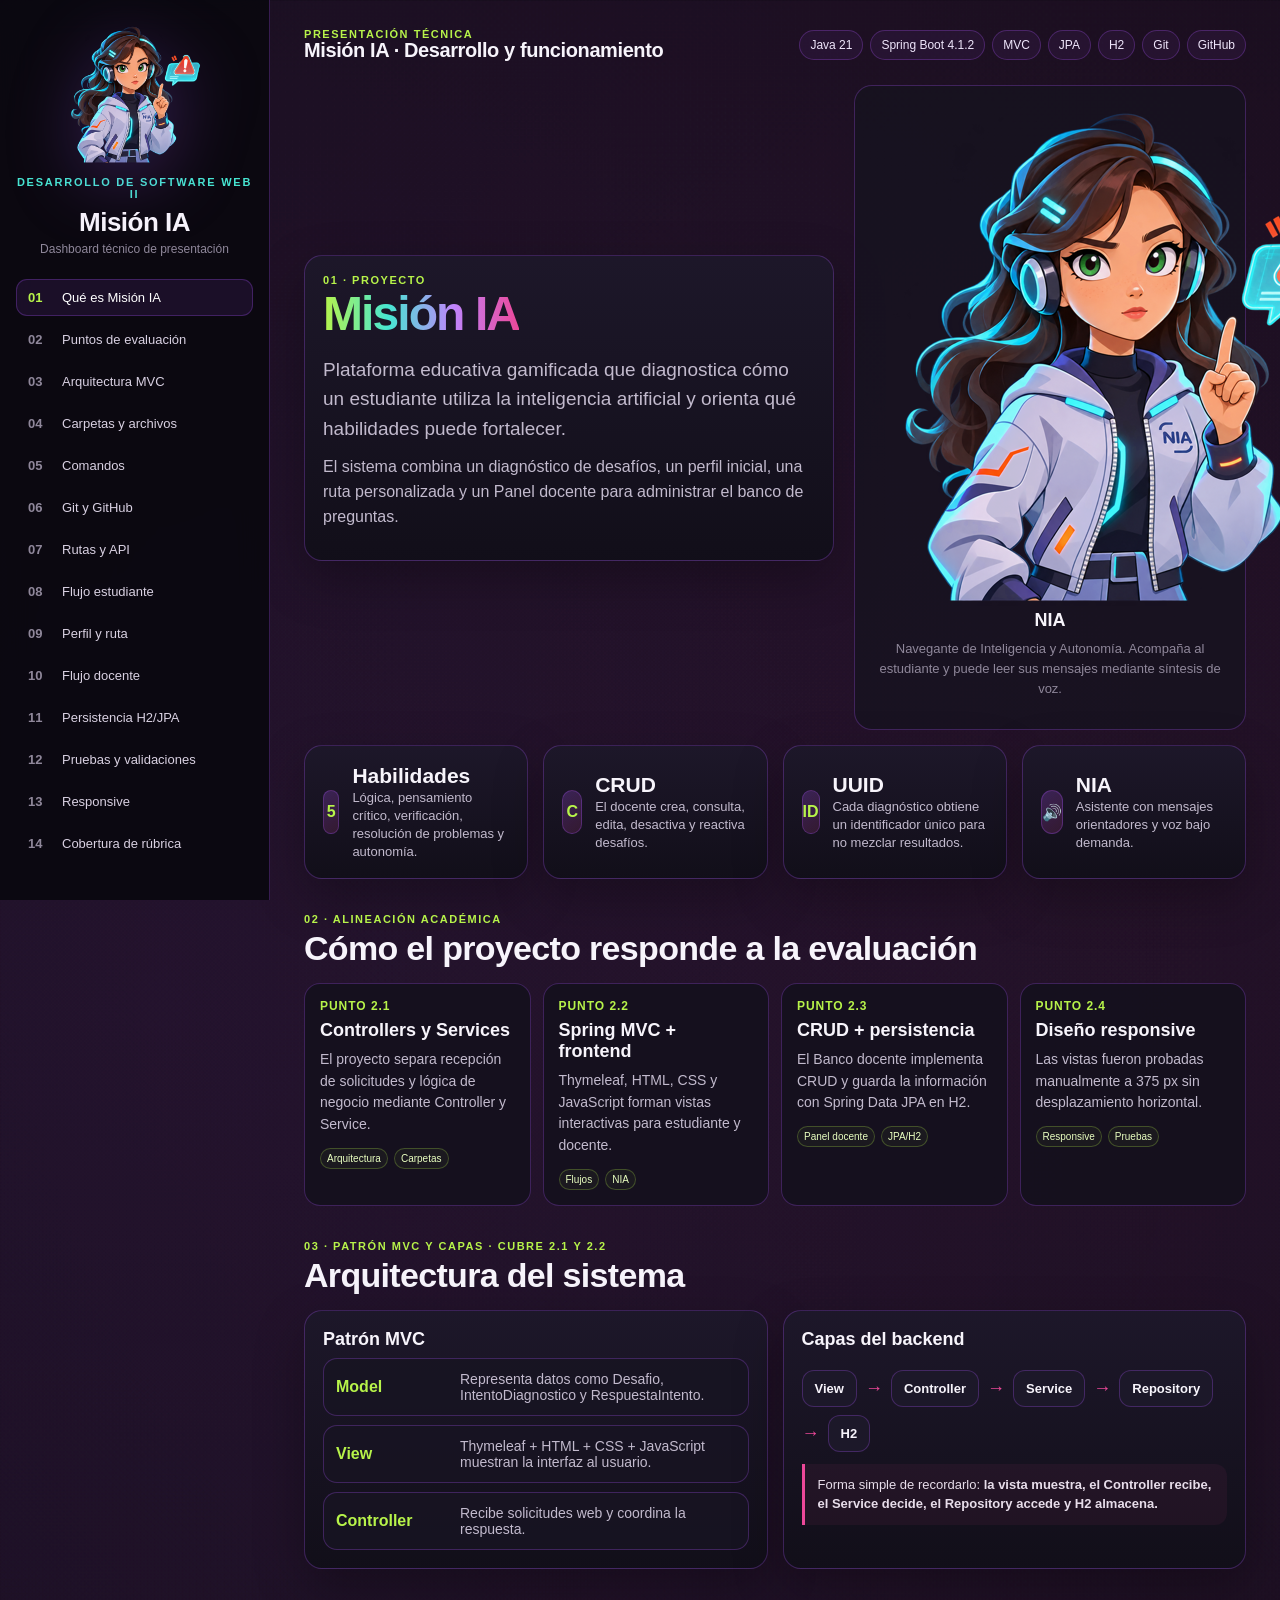
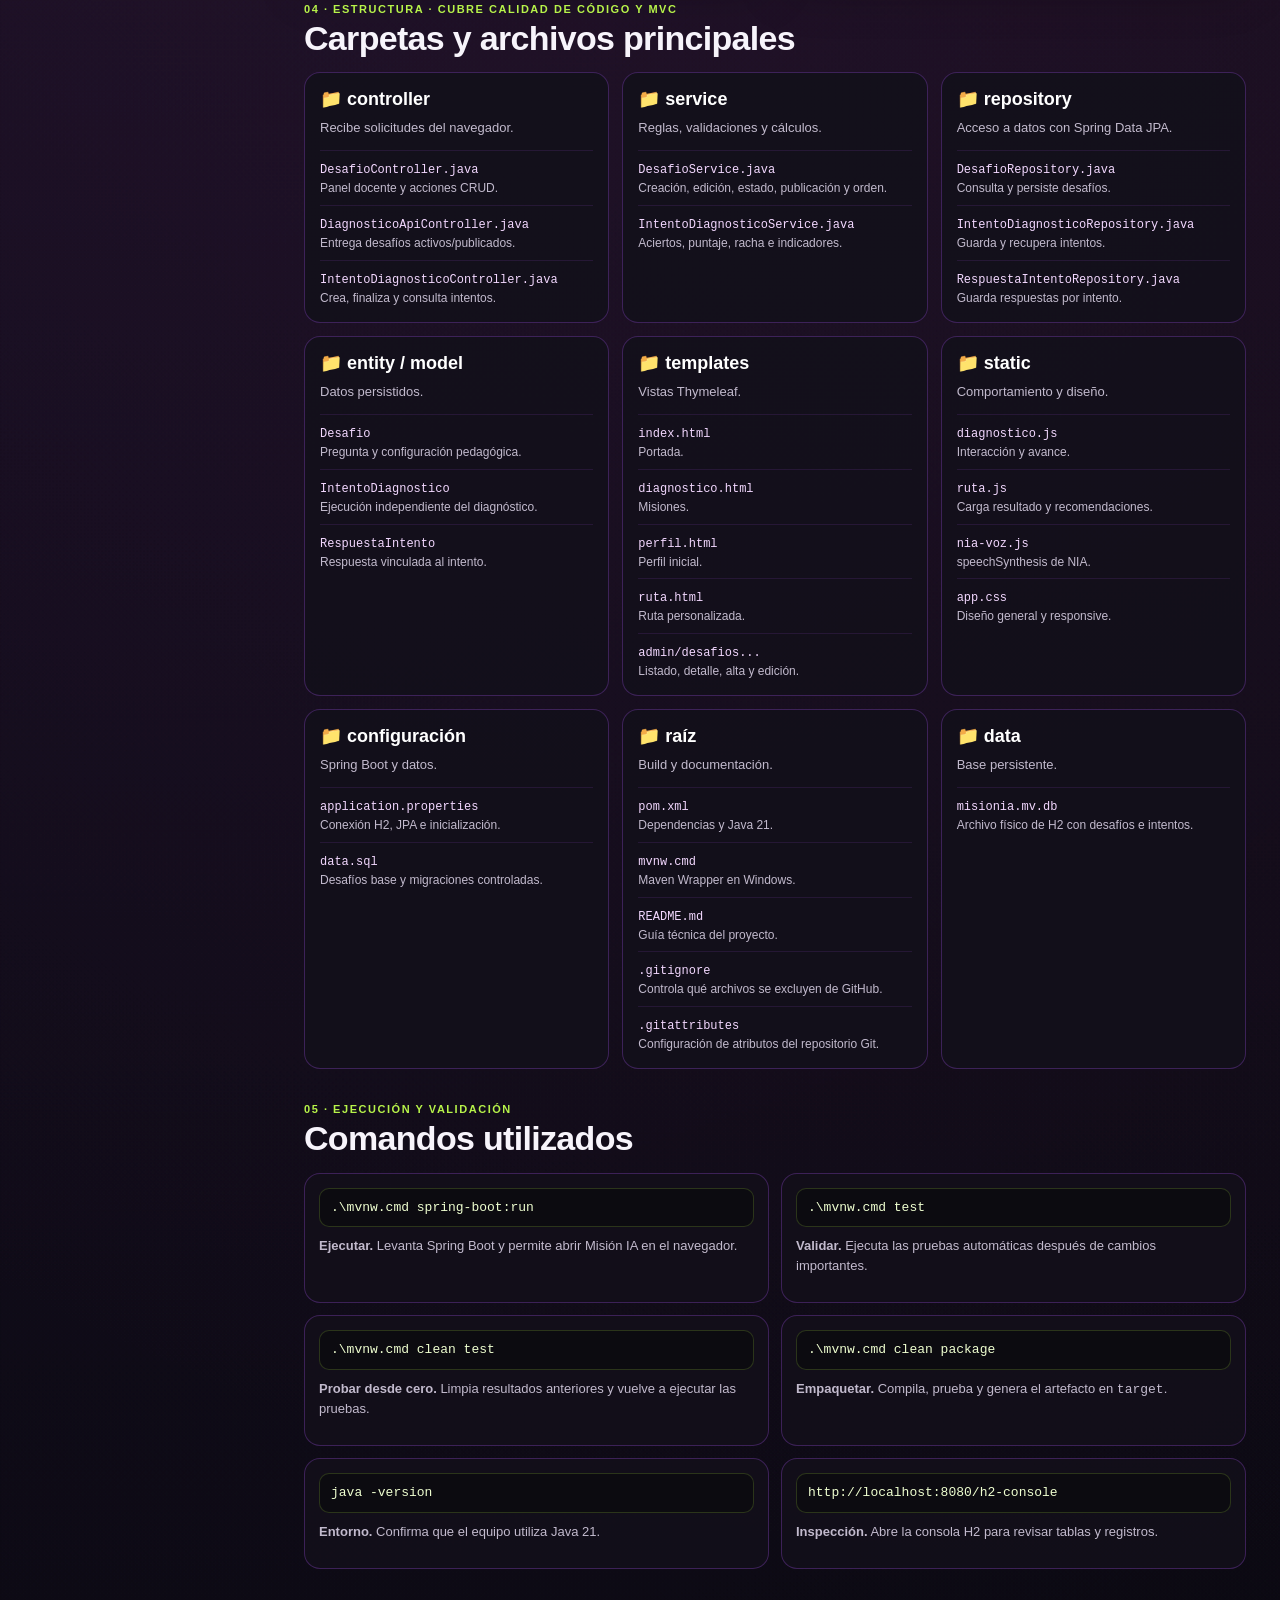
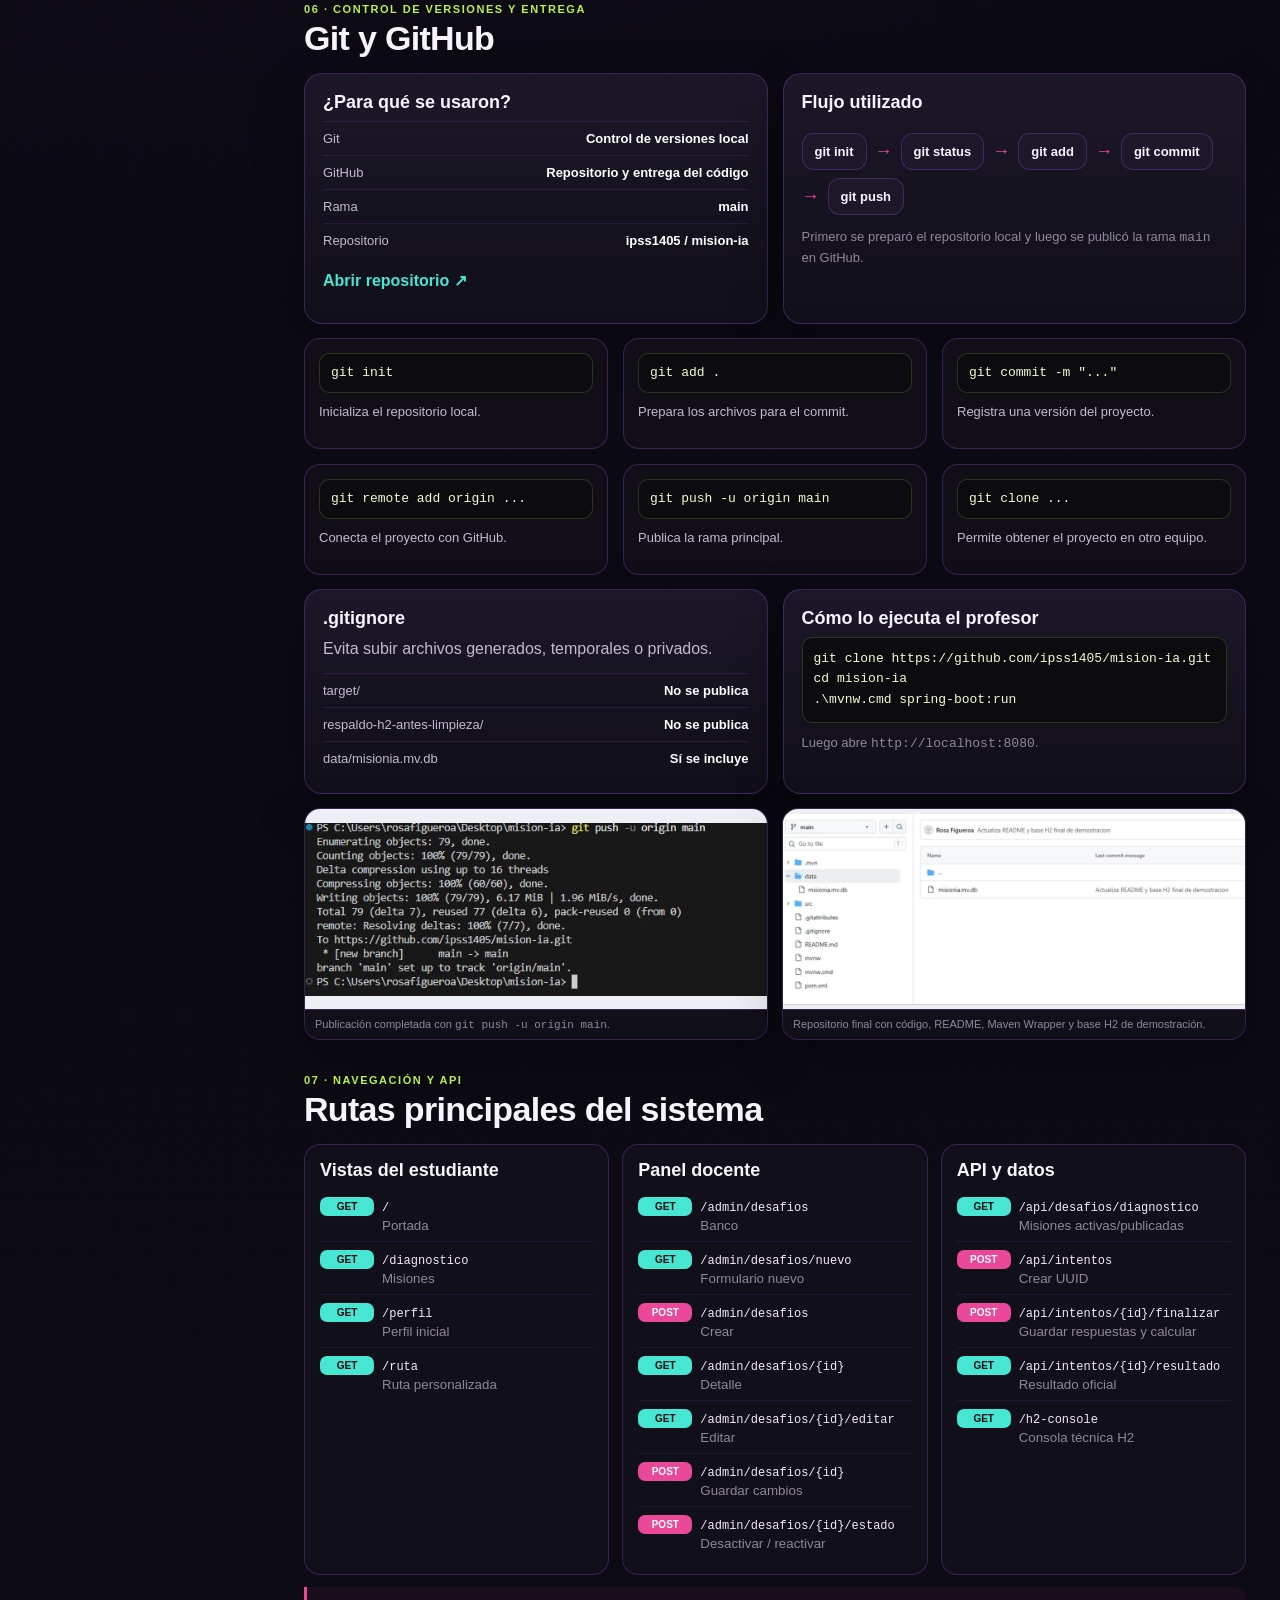
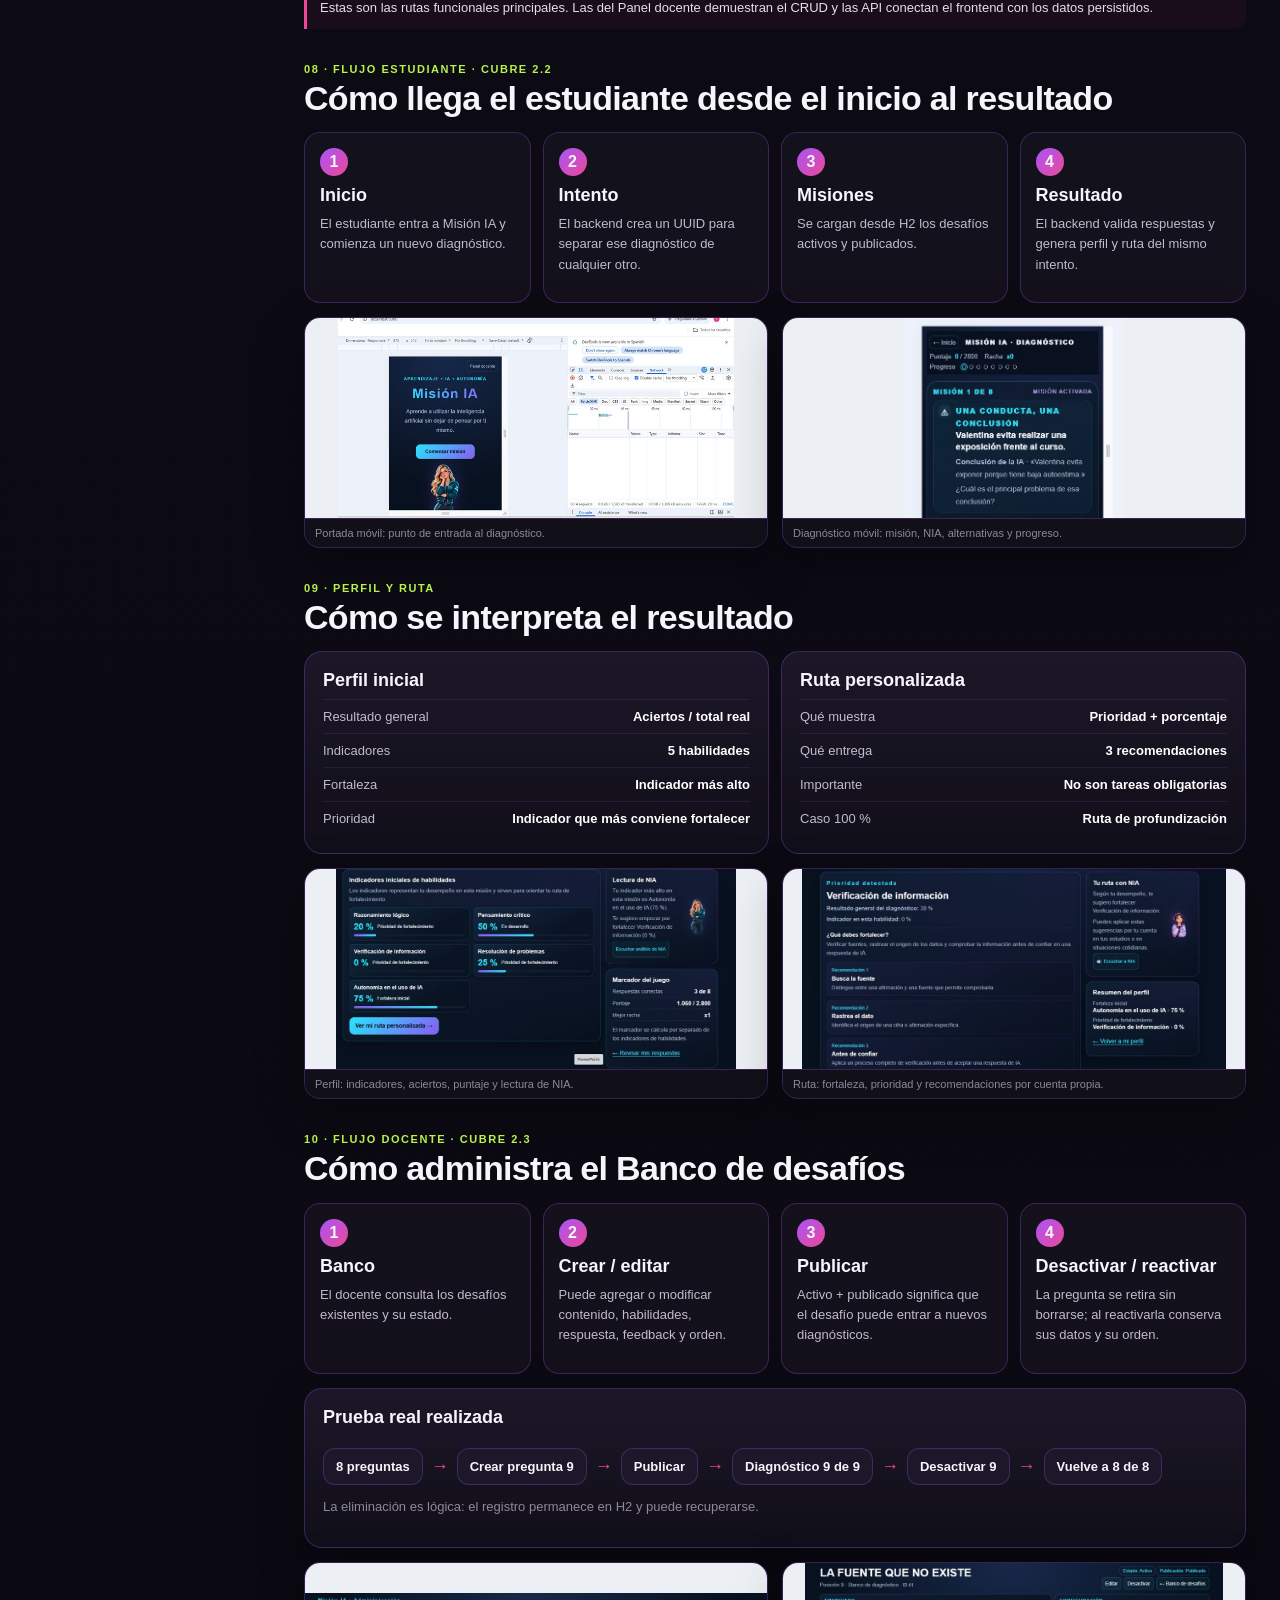
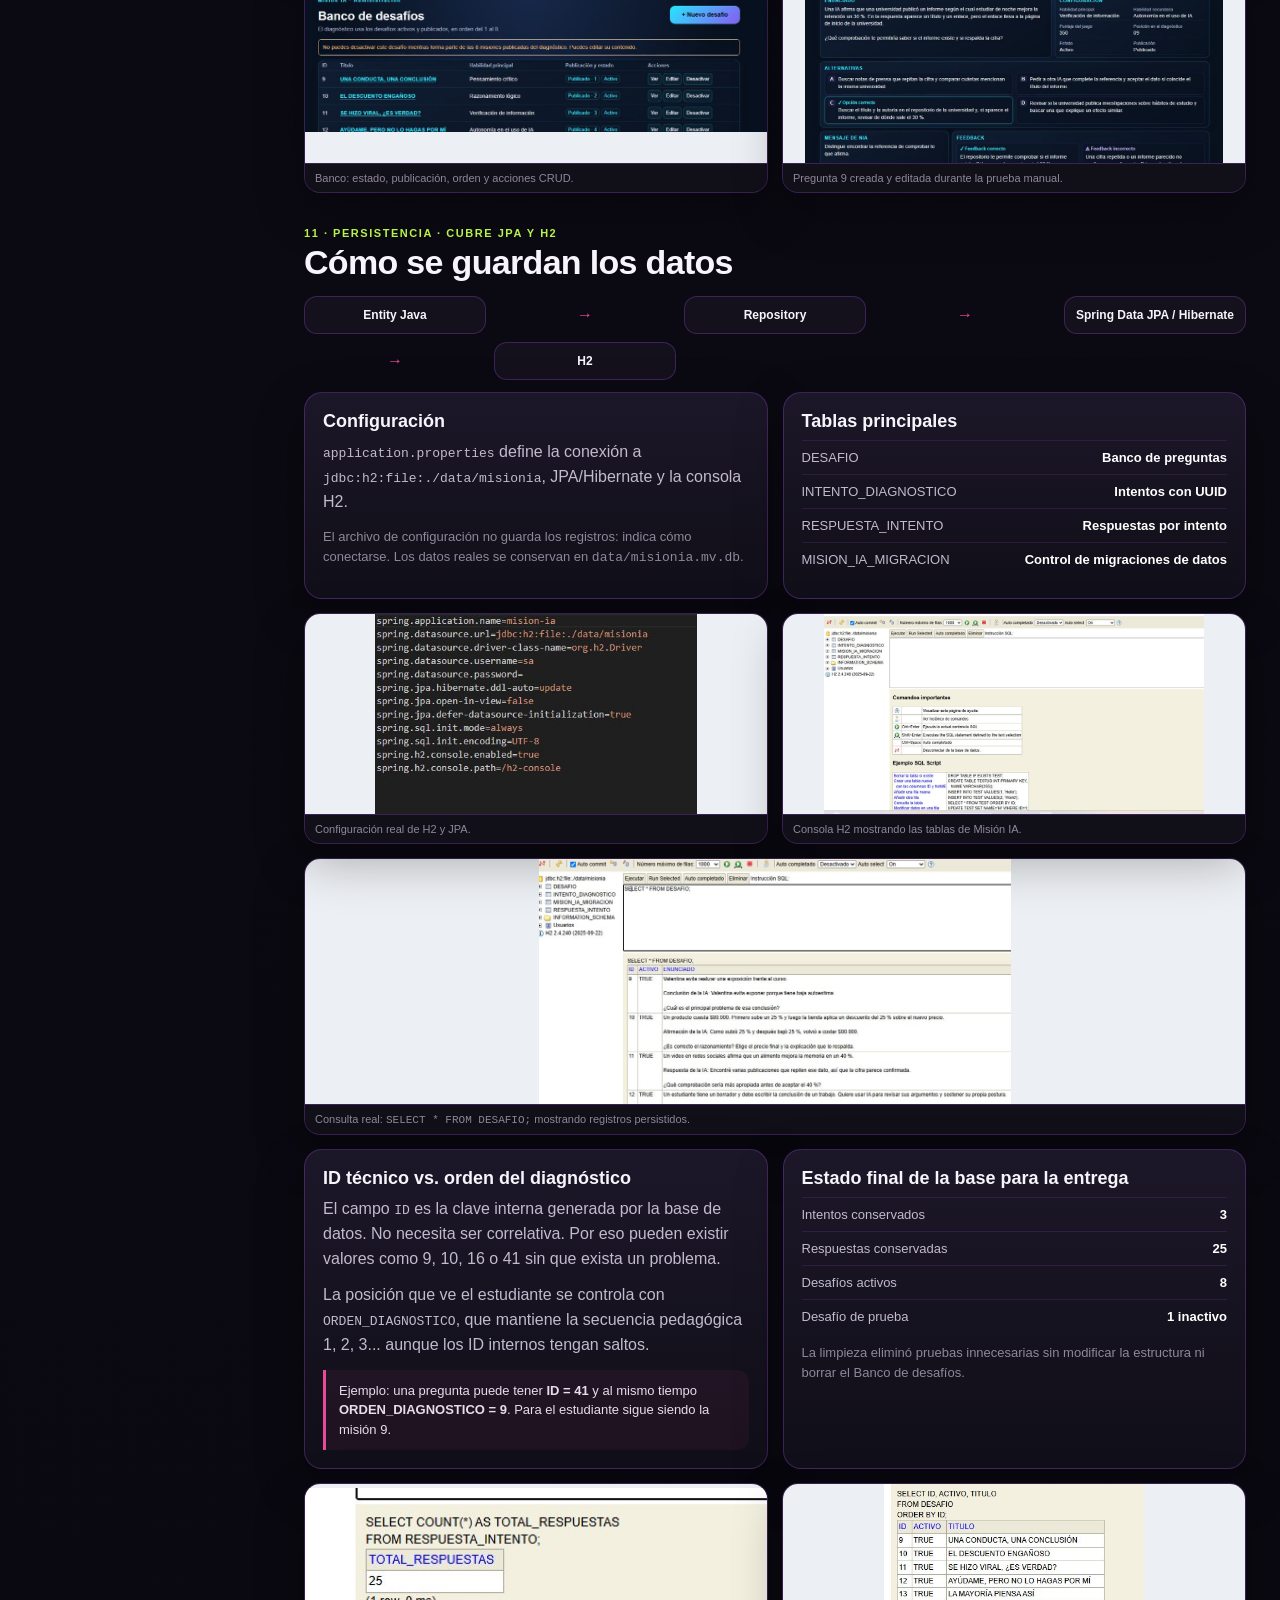
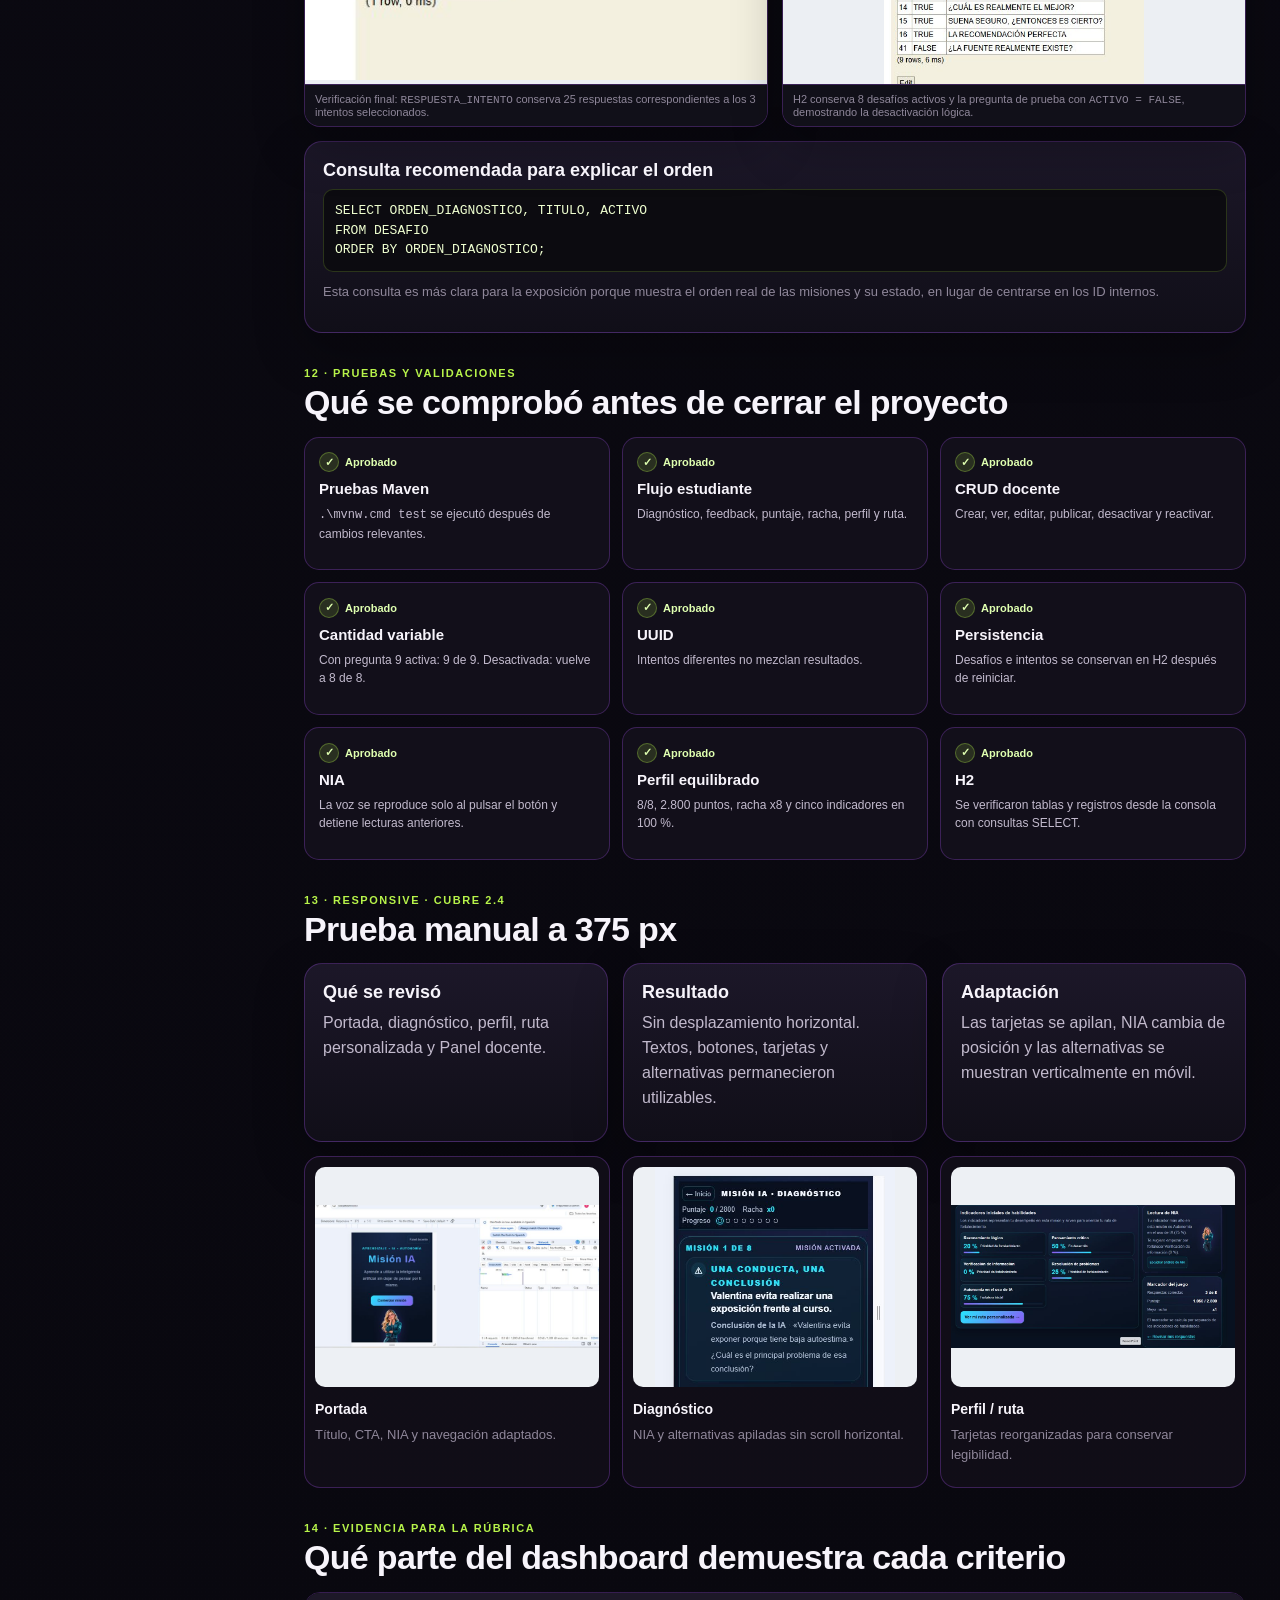
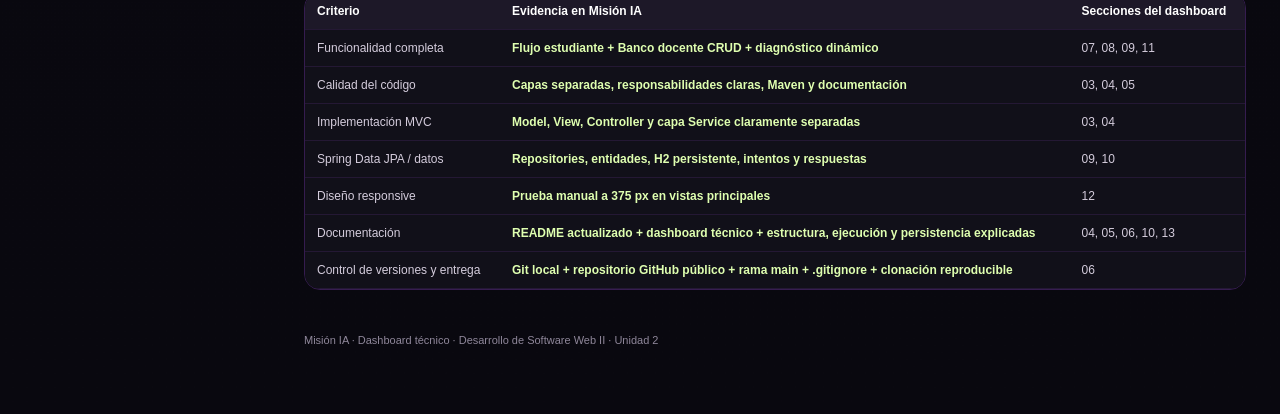
==== docs/index.html @ af32315b "Publica dashboard con GitHub Pages" ====
<!doctype html>
<html lang="es">
<head>
<meta charset="utf-8">
<meta name="viewport" content="width=device-width, initial-scale=1">
<title>Misión IA · Dashboard técnico</title>
<style>
:root {
  --bg:#09080f;
  --bg2:#111019;
  --panel:#15131f;
  --panel2:#1c1829;
  --panel3:#211a31;
  --text:#f7f4fb;
  --muted:#c2bacd;
  --muted2:#8f879a;
  --purple:#a855f7;
  --magenta:#ec4899;
  --lime:#b7f34a;
  --cyan:#47e6d2;
  --amber:#f6c85f;
  --line:rgba(168,85,247,.28);
  --line2:rgba(71,230,210,.20);
  --shadow:0 18px 50px rgba(0,0,0,.28);
}
*{box-sizing:border-box}
html{scroll-behavior:smooth}
body{
  margin:0;background:
  radial-gradient(circle at 12% 10%,rgba(168,85,247,.10),transparent 28%),
  radial-gradient(circle at 86% 8%,rgba(236,72,153,.08),transparent 26%),
  linear-gradient(180deg,#09080f,#0c0a13 48%,#09080f);
  color:var(--text);font-family:Inter,Segoe UI,Arial,sans-serif;
}
body:before{
  content:"";position:fixed;inset:0;pointer-events:none;opacity:.18;
  background-image:
  linear-gradient(rgba(255,255,255,.018) 1px,transparent 1px),
  linear-gradient(90deg,rgba(255,255,255,.018) 1px,transparent 1px);
  background-size:42px 42px;
}
.layout{display:grid;grid-template-columns:270px minmax(0,1fr);min-height:100vh}
aside{
  position:sticky;top:0;height:100vh;overflow:auto;
  border-right:1px solid var(--line);background:rgba(10,8,16,.93);
  backdrop-filter:blur(16px);padding:18px 16px 24px;z-index:5
}
.nia-side{display:grid;place-items:center;padding:6px 6px 10px}
.nia-side img{width:145px;max-height:180px;object-fit:contain;filter:drop-shadow(0 16px 34px rgba(168,85,247,.25))}
.brand{text-align:center;margin-top:2px}
.brand .mini{font-size:11px;letter-spacing:.16em;text-transform:uppercase;color:var(--cyan);font-weight:800}
.brand h1{margin:7px 0 2px;font-size:26px;letter-spacing:-.02em}
.brand p{margin:0;color:var(--muted2);font-size:12px}
nav{display:grid;gap:5px;margin-top:20px}
nav a{
  display:flex;gap:10px;align-items:center;text-decoration:none;color:#d9d1e2;
  padding:10px 11px;border-radius:11px;border:1px solid transparent;font-size:13px
}
nav a .num{color:var(--muted2);font-weight:800;min-width:24px}
nav a:hover,nav a.active{background:rgba(168,85,247,.10);border-color:var(--line);color:#fff}
nav a.active .num{color:var(--lime)}
main{padding:28px 34px 70px;min-width:0}
.topbar{display:flex;justify-content:space-between;gap:16px;align-items:center;margin-bottom:24px}
.topbar h2{margin:0;font-size:20px}
.badges{display:flex;gap:7px;flex-wrap:wrap}
.badge{border:1px solid var(--line);background:rgba(168,85,247,.07);color:#efe6fb;border-radius:999px;padding:7px 10px;font-size:12px}
.section{scroll-margin-top:18px;margin-bottom:34px}
.section-head{display:flex;justify-content:space-between;align-items:end;gap:18px;margin-bottom:16px}
.eyebrow{color:var(--lime);text-transform:uppercase;letter-spacing:.14em;font-weight:900;font-size:11px}
h2{font-size:34px;line-height:1.05;margin:6px 0 0;letter-spacing:-.02em}
h3{font-size:18px;margin:0 0 8px}
p{color:var(--muted);line-height:1.55;margin:0 0 12px}
.small{font-size:13px;color:var(--muted2)}
.grid2{display:grid;grid-template-columns:repeat(2,minmax(0,1fr));gap:15px}
.grid3{display:grid;grid-template-columns:repeat(3,minmax(0,1fr));gap:15px}
.grid4{display:grid;grid-template-columns:repeat(4,minmax(0,1fr));gap:15px}
.card{
  background:linear-gradient(180deg,rgba(29,24,42,.96),rgba(17,15,25,.97));
  border:1px solid var(--line);border-radius:18px;padding:18px;box-shadow:var(--shadow);min-width:0
}
.card.soft{box-shadow:none;background:rgba(22,19,31,.75)}
.metric{display:flex;align-items:center;gap:13px}
.metric-icon{
  width:44px;height:44px;border-radius:13px;display:grid;place-items:center;font-weight:900;
  background:linear-gradient(135deg,rgba(168,85,247,.24),rgba(236,72,153,.14));
  border:1px solid var(--line);color:var(--lime)
}
.metric strong{font-size:21px;display:block} .metric span{color:var(--muted);font-size:13px}
.tag{display:inline-block;margin:3px 3px 0 0;padding:5px 8px;border-radius:999px;border:1px solid var(--line2);color:#d9fff9;background:rgba(71,230,210,.05);font-size:11px}
.cover-card{display:grid;grid-template-columns:1.15fr .85fr;gap:20px;align-items:center}
.big-title{font-size:48px;margin:0 0 14px;letter-spacing:-.04em}
.gradient{background:linear-gradient(90deg,var(--lime),var(--cyan),#c084fc,var(--magenta));-webkit-background-clip:text;background-clip:text;color:transparent}
.lead{font-size:19px;max-width:820px}
.rule-map{display:grid;grid-template-columns:repeat(4,1fr);gap:12px}
.rule-card{border:1px solid var(--line);border-radius:16px;padding:15px;background:rgba(20,17,29,.88)}
.rule-card .rnum{font-size:12px;color:var(--lime);font-weight:900;letter-spacing:.08em}
.rule-card h3{margin-top:7px}
.rule-card p{font-size:14px}
.evidence{display:flex;gap:6px;flex-wrap:wrap;margin-top:9px}
.ev{font-size:10px;border:1px solid rgba(183,243,74,.25);color:#e9ffc0;padding:4px 6px;border-radius:999px;background:rgba(183,243,74,.04)}
.flow{
  display:flex;align-items:center;gap:8px;flex-wrap:wrap;padding:12px 0
}
.node{padding:10px 12px;border:1px solid var(--line);border-radius:12px;background:var(--panel2);font-weight:800;font-size:13px}
.arrow{color:var(--magenta);font-size:18px}
.layer-stack{display:grid;gap:9px}
.layer{display:grid;grid-template-columns:110px 1fr;gap:14px;align-items:center;border:1px solid var(--line);border-radius:14px;padding:12px;background:rgba(24,20,35,.85)}
.layer b{color:var(--lime)} .layer span{color:var(--muted);font-size:14px}
.folder-grid{display:grid;grid-template-columns:repeat(3,minmax(0,1fr));gap:13px}
.folder{border:1px solid var(--line);border-radius:16px;padding:15px;background:rgba(19,16,27,.88)}
.folder h3{display:flex;align-items:center;gap:8px;color:#fff}
.folder p{font-size:13px}
.file-list{display:grid;gap:8px;margin-top:10px}
.file{border-top:1px solid rgba(168,85,247,.12);padding-top:8px}
.file code{color:#f3d8ff;font-size:12px} .file div{font-size:12px;color:var(--muted);margin-top:3px;line-height:1.4}
.command-grid{display:grid;grid-template-columns:repeat(2,minmax(0,1fr));gap:12px}
.command{
  border:1px solid var(--line);border-radius:16px;padding:14px;background:rgba(19,16,27,.85)
}
.command .cmd{font:13px/1.5 Consolas,monospace;color:#efffd0;background:#0c0b10;border:1px solid rgba(183,243,74,.18);padding:9px 11px;border-radius:10px;overflow:auto}
.command p{font-size:13px;margin-top:9px}
.route-groups{display:grid;grid-template-columns:repeat(3,minmax(0,1fr));gap:13px}
.route-card{border:1px solid var(--line);border-radius:16px;padding:15px;background:rgba(19,16,27,.88)}
.route{display:grid;grid-template-columns:54px 1fr;gap:8px;padding:8px 0;border-top:1px solid rgba(168,85,247,.12)}
.route:first-of-type{border-top:0}
.method{font-size:10px;font-weight:900;color:#0b0a10;border-radius:7px;padding:4px 6px;text-align:center;height:max-content}
.get{background:var(--cyan)} .post{background:var(--magenta);color:white}
.route code{font-size:12px;color:#f4eaff} .route small{display:block;color:var(--muted2);margin-top:3px}
.timeline{display:grid;grid-template-columns:repeat(4,1fr);gap:12px}
.step{position:relative;border:1px solid var(--line);border-radius:16px;padding:15px;background:rgba(21,18,31,.9)}
.step .snum{width:28px;height:28px;border-radius:50%;display:grid;place-items:center;background:linear-gradient(135deg,var(--purple),var(--magenta));font-weight:900;margin-bottom:9px}
.step p{font-size:13px}
.visual-row{display:grid;grid-template-columns:repeat(2,minmax(0,1fr));gap:14px}
.visual{border:1px solid var(--line);border-radius:16px;overflow:hidden;background:#0e0d13;box-shadow:var(--shadow)}
.visual img{display:block;width:100%;height:245px;object-fit:contain;background:#eceff3}
.visual.compact img{height:200px}
.caption{font-size:11px;color:var(--muted2);padding:8px 10px;background:#111019;border-top:1px solid var(--line)}
.compare{display:grid;grid-template-columns:1fr 1fr;gap:12px}
.compare .card{box-shadow:none}
.info-line{display:flex;justify-content:space-between;gap:12px;border-top:1px solid rgba(168,85,247,.14);padding:9px 0;font-size:13px}
.info-line:first-child{border-top:0}
.info-line span{color:var(--muted)} .info-line b{color:#fff}
.db-flow{display:grid;grid-template-columns:repeat(5,1fr);gap:8px;align-items:center;margin:12px 0}
.db-node{text-align:center;padding:11px 8px;border:1px solid var(--line);border-radius:13px;background:rgba(22,18,31,.9);font-size:12px;font-weight:800}
.db-arrow{color:var(--magenta);text-align:center}
.test-grid{display:grid;grid-template-columns:repeat(3,minmax(0,1fr));gap:12px}
.test{border:1px solid var(--line);border-radius:15px;padding:14px;background:rgba(20,17,29,.86)}
.test .status{display:inline-flex;align-items:center;gap:6px;color:#dfffb0;font-size:11px;font-weight:900}
.test .status:before{content:"✓";width:18px;height:18px;border-radius:50%;display:grid;place-items:center;background:rgba(183,243,74,.14);border:1px solid rgba(183,243,74,.30)}
.test h3{margin-top:8px;font-size:15px} .test p{font-size:12px}
.mobile-grid{display:grid;grid-template-columns:repeat(3,minmax(0,1fr));gap:12px}
.mobile-shot{border:1px solid var(--line);border-radius:16px;padding:10px;background:rgba(18,15,25,.9)}
.mobile-shot img{width:100%;height:220px;object-fit:contain;background:#edf0f4;border-radius:10px}
.mobile-shot h3{font-size:14px;margin-top:10px}
.note{border-left:3px solid var(--magenta);background:rgba(236,72,153,.06);padding:11px 13px;border-radius:0 12px 12px 0;color:#e7ddea;font-size:13px;line-height:1.5}
.matrix{overflow:auto;border:1px solid var(--line);border-radius:16px}
table{width:100%;border-collapse:collapse;min-width:760px;background:#111019}
th,td{padding:11px 12px;border-bottom:1px solid rgba(168,85,247,.12);font-size:12px;text-align:left;vertical-align:top}
th{background:#1d1828;color:#fff} td{color:#d4ccdc}
.ok{color:#dfffb0;font-weight:800}
.footer{color:var(--muted2);font-size:11px;padding-top:10px}
@media(max-width:1100px){
  .layout{grid-template-columns:1fr} aside{position:relative;height:auto;border-right:0;border-bottom:1px solid var(--line)} 
  .nia-side{display:none} nav{display:flex;overflow:auto} nav a{white-space:nowrap}
  .folder-grid,.route-groups,.grid4,.timeline{grid-template-columns:repeat(2,1fr)}
}
@media(max-width:760px){
  main{padding:20px 16px 50px} .topbar{align-items:flex-start;flex-direction:column}
  .grid2,.grid3,.grid4,.folder-grid,.route-groups,.command-grid,.timeline,.visual-row,.compare,.test-grid,.mobile-grid,.cover-card{grid-template-columns:1fr}
  .rule-map{grid-template-columns:1fr} .layer{grid-template-columns:1fr} h2{font-size:28px} .big-title{font-size:38px}
  .db-flow{grid-template-columns:1fr} .db-arrow{transform:rotate(90deg)}
}
@media print{aside,.topbar{display:none} .layout{display:block} main{padding:0} .section{page-break-inside:avoid} body{background:#fff;color:#111}}
</style>
</head>
<body>
<div class="layout">
<aside>
  <div class="nia-side"><img src="[data-uri]" alt="NIA" class=""></div>
  <div class="brand">
    <div class="mini">Desarrollo de Software Web II</div>
    <h1>Misión IA</h1>
    <p>Dashboard técnico de presentación</p>
  </div>
  <nav id="nav">
    <a href="#mision"><span class="num">01</span>Qué es Misión IA</a>
    <a href="#evaluacion"><span class="num">02</span>Puntos de evaluación</a>
    <a href="#arquitectura"><span class="num">03</span>Arquitectura MVC</a>
    <a href="#estructura"><span class="num">04</span>Carpetas y archivos</a>
    <a href="#comandos"><span class="num">05</span>Comandos</a>
    <a href="#git"><span class="num">06</span>Git y GitHub</a>
    <a href="#rutas"><span class="num">07</span>Rutas y API</a>
    <a href="#flujo-estudiante"><span class="num">08</span>Flujo estudiante</a>
    <a href="#perfil-ruta"><span class="num">09</span>Perfil y ruta</a>
    <a href="#flujo-docente"><span class="num">10</span>Flujo docente</a>
    <a href="#persistencia"><span class="num">11</span>Persistencia H2/JPA</a>
    <a href="#validaciones"><span class="num">12</span>Pruebas y validaciones</a>
    <a href="#responsive"><span class="num">13</span>Responsive</a>
    <a href="#cobertura"><span class="num">14</span>Cobertura de rúbrica</a>
  </nav>
</aside>

<main>
  <div class="topbar">
    <div>
      <div class="eyebrow">Presentación técnica</div>
      <h2>Misión IA · Desarrollo y funcionamiento</h2>
    </div>
    <div class="badges">
      <span class="badge">Java 21</span>
      <span class="badge">Spring Boot 4.1.2</span>
      <span class="badge">MVC</span>
      <span class="badge">JPA</span>
      <span class="badge">H2</span>
      <span class="badge">Git</span>
      <span class="badge">GitHub</span>
    </div>
  </div>

  <!-- 01 -->
  <section id="mision" class="section">
    <div class="cover-card">
      <div class="card">
        <div class="eyebrow">01 · Proyecto</div>
        <h1 class="big-title"><span class="gradient">Misión IA</span></h1>
        <p class="lead">Plataforma educativa gamificada que diagnostica cómo un estudiante utiliza la inteligencia artificial y orienta qué habilidades puede fortalecer.</p>
        <p>El sistema combina un diagnóstico de desafíos, un perfil inicial, una ruta personalizada y un Panel docente para administrar el banco de preguntas.</p>
      </div>
      <div class="card soft" style="text-align:center">
        <img src="[data-uri]" alt="NIA, asistente virtual de Misión IA" class="nia-main">
        <h3>NIA</h3>
        <p class="small">Navegante de Inteligencia y Autonomía. Acompaña al estudiante y puede leer sus mensajes mediante síntesis de voz.</p>
      </div>
    </div>

    <div class="grid4" style="margin-top:15px">
      <div class="card metric"><div class="metric-icon">5</div><div><strong>Habilidades</strong><span>Lógica, pensamiento crítico, verificación, resolución de problemas y autonomía.</span></div></div>
      <div class="card metric"><div class="metric-icon">C</div><div><strong>CRUD</strong><span>El docente crea, consulta, edita, desactiva y reactiva desafíos.</span></div></div>
      <div class="card metric"><div class="metric-icon">ID</div><div><strong>UUID</strong><span>Cada diagnóstico obtiene un identificador único para no mezclar resultados.</span></div></div>
      <div class="card metric"><div class="metric-icon">🔊</div><div><strong>NIA</strong><span>Asistente con mensajes orientadores y voz bajo demanda.</span></div></div>
    </div>
  </section>

  <!-- 02 -->
  <section id="evaluacion" class="section">
    <div class="section-head"><div><div class="eyebrow">02 · Alineación académica</div><h2>Cómo el proyecto responde a la evaluación</h2></div></div>
    <div class="rule-map">
      <div class="rule-card"><div class="rnum">PUNTO 2.1</div><h3>Controllers y Services</h3><p>El proyecto separa recepción de solicitudes y lógica de negocio mediante Controller y Service.</p><div class="evidence"><span class="ev">Arquitectura</span><span class="ev">Carpetas</span></div></div>
      <div class="rule-card"><div class="rnum">PUNTO 2.2</div><h3>Spring MVC + frontend</h3><p>Thymeleaf, HTML, CSS y JavaScript forman vistas interactivas para estudiante y docente.</p><div class="evidence"><span class="ev">Flujos</span><span class="ev">NIA</span></div></div>
      <div class="rule-card"><div class="rnum">PUNTO 2.3</div><h3>CRUD + persistencia</h3><p>El Banco docente implementa CRUD y guarda la información con Spring Data JPA en H2.</p><div class="evidence"><span class="ev">Panel docente</span><span class="ev">JPA/H2</span></div></div>
      <div class="rule-card"><div class="rnum">PUNTO 2.4</div><h3>Diseño responsive</h3><p>Las vistas fueron probadas manualmente a 375 px sin desplazamiento horizontal.</p><div class="evidence"><span class="ev">Responsive</span><span class="ev">Pruebas</span></div></div>
    </div>
  </section>

  <!-- 03 -->
  <section id="arquitectura" class="section">
    <div class="section-head"><div><div class="eyebrow">03 · Patrón MVC y capas · Cubre 2.1 y 2.2</div><h2>Arquitectura del sistema</h2></div></div>
    <div class="grid2">
      <div class="card">
        <h3>Patrón MVC</h3>
        <div class="layer-stack">
          <div class="layer"><b>Model</b><span>Representa datos como Desafio, IntentoDiagnostico y RespuestaIntento.</span></div>
          <div class="layer"><b>View</b><span>Thymeleaf + HTML + CSS + JavaScript muestran la interfaz al usuario.</span></div>
          <div class="layer"><b>Controller</b><span>Recibe solicitudes web y coordina la respuesta.</span></div>
        </div>
      </div>
      <div class="card">
        <h3>Capas del backend</h3>
        <div class="flow">
          <div class="node">View</div><div class="arrow">→</div>
          <div class="node">Controller</div><div class="arrow">→</div>
          <div class="node">Service</div><div class="arrow">→</div>
          <div class="node">Repository</div><div class="arrow">→</div>
          <div class="node">H2</div>
        </div>
        <div class="note">Forma simple de recordarlo: <strong>la vista muestra, el Controller recibe, el Service decide, el Repository accede y H2 almacena.</strong></div>
      </div>
    </div>
  </section>

  <!-- 04 -->
  <section id="estructura" class="section">
    <div class="section-head"><div><div class="eyebrow">04 · Estructura · Cubre calidad de código y MVC</div><h2>Carpetas y archivos principales</h2></div></div>
    <div class="folder-grid">
      <div class="folder"><h3>📁 controller</h3><p>Recibe solicitudes del navegador.</p><div class="file-list">
        <div class="file"><code>DesafioController.java</code><div>Panel docente y acciones CRUD.</div></div>
        <div class="file"><code>DiagnosticoApiController.java</code><div>Entrega desafíos activos/publicados.</div></div>
        <div class="file"><code>IntentoDiagnosticoController.java</code><div>Crea, finaliza y consulta intentos.</div></div>
      </div></div>
      <div class="folder"><h3>📁 service</h3><p>Reglas, validaciones y cálculos.</p><div class="file-list">
        <div class="file"><code>DesafioService.java</code><div>Creación, edición, estado, publicación y orden.</div></div>
        <div class="file"><code>IntentoDiagnosticoService.java</code><div>Aciertos, puntaje, racha e indicadores.</div></div>
      </div></div>
      <div class="folder"><h3>📁 repository</h3><p>Acceso a datos con Spring Data JPA.</p><div class="file-list">
        <div class="file"><code>DesafioRepository.java</code><div>Consulta y persiste desafíos.</div></div>
        <div class="file"><code>IntentoDiagnosticoRepository.java</code><div>Guarda y recupera intentos.</div></div>
        <div class="file"><code>RespuestaIntentoRepository.java</code><div>Guarda respuestas por intento.</div></div>
      </div></div>
      <div class="folder"><h3>📁 entity / model</h3><p>Datos persistidos.</p><div class="file-list">
        <div class="file"><code>Desafio</code><div>Pregunta y configuración pedagógica.</div></div>
        <div class="file"><code>IntentoDiagnostico</code><div>Ejecución independiente del diagnóstico.</div></div>
        <div class="file"><code>RespuestaIntento</code><div>Respuesta vinculada al intento.</div></div>
      </div></div>
      <div class="folder"><h3>📁 templates</h3><p>Vistas Thymeleaf.</p><div class="file-list">
        <div class="file"><code>index.html</code><div>Portada.</div></div>
        <div class="file"><code>diagnostico.html</code><div>Misiones.</div></div>
        <div class="file"><code>perfil.html</code><div>Perfil inicial.</div></div>
        <div class="file"><code>ruta.html</code><div>Ruta personalizada.</div></div>
        <div class="file"><code>admin/desafios...</code><div>Listado, detalle, alta y edición.</div></div>
      </div></div>
      <div class="folder"><h3>📁 static</h3><p>Comportamiento y diseño.</p><div class="file-list">
        <div class="file"><code>diagnostico.js</code><div>Interacción y avance.</div></div>
        <div class="file"><code>ruta.js</code><div>Carga resultado y recomendaciones.</div></div>
        <div class="file"><code>nia-voz.js</code><div>speechSynthesis de NIA.</div></div>
        <div class="file"><code>app.css</code><div>Diseño general y responsive.</div></div>
      </div></div>
      <div class="folder"><h3>📁 configuración</h3><p>Spring Boot y datos.</p><div class="file-list">
        <div class="file"><code>application.properties</code><div>Conexión H2, JPA e inicialización.</div></div>
        <div class="file"><code>data.sql</code><div>Desafíos base y migraciones controladas.</div></div>
      </div></div>
      <div class="folder"><h3>📁 raíz</h3><p>Build y documentación.</p><div class="file-list">
        <div class="file"><code>pom.xml</code><div>Dependencias y Java 21.</div></div>
        <div class="file"><code>mvnw.cmd</code><div>Maven Wrapper en Windows.</div></div>
        <div class="file"><code>README.md</code><div>Guía técnica del proyecto.</div></div>
        <div class="file"><code>.gitignore</code><div>Controla qué archivos se excluyen de GitHub.</div></div>
        <div class="file"><code>.gitattributes</code><div>Configuración de atributos del repositorio Git.</div></div>
      </div></div>
      <div class="folder"><h3>📁 data</h3><p>Base persistente.</p><div class="file-list">
        <div class="file"><code>misionia.mv.db</code><div>Archivo físico de H2 con desafíos e intentos.</div></div>
      </div></div>
    </div>
  </section>

  <!-- 05 -->
  <section id="comandos" class="section">
    <div class="section-head"><div><div class="eyebrow">05 · Ejecución y validación</div><h2>Comandos utilizados</h2></div></div>
    <div class="command-grid">
      <div class="command"><div class="cmd">.\mvnw.cmd spring-boot:run</div><p><strong>Ejecutar.</strong> Levanta Spring Boot y permite abrir Misión IA en el navegador.</p></div>
      <div class="command"><div class="cmd">.\mvnw.cmd test</div><p><strong>Validar.</strong> Ejecuta las pruebas automáticas después de cambios importantes.</p></div>
      <div class="command"><div class="cmd">.\mvnw.cmd clean test</div><p><strong>Probar desde cero.</strong> Limpia resultados anteriores y vuelve a ejecutar las pruebas.</p></div>
      <div class="command"><div class="cmd">.\mvnw.cmd clean package</div><p><strong>Empaquetar.</strong> Compila, prueba y genera el artefacto en <code>target</code>.</p></div>
      <div class="command"><div class="cmd">java -version</div><p><strong>Entorno.</strong> Confirma que el equipo utiliza Java 21.</p></div>
      <div class="command"><div class="cmd">http://localhost:8080/h2-console</div><p><strong>Inspección.</strong> Abre la consola H2 para revisar tablas y registros.</p></div>

      </section>

  <!-- 06 -->
  
  <!-- 06 -->
  <section id="git" class="section">
    <div class="section-head">
      <div>
        <div class="eyebrow">06 · Control de versiones y entrega</div>
        <h2>Git y GitHub</h2>
      </div>
    </div>

    <div class="grid2">
      <div class="card">
        <h3>¿Para qué se usaron?</h3>
        <div class="info-line"><span>Git</span><b>Control de versiones local</b></div>
        <div class="info-line"><span>GitHub</span><b>Repositorio y entrega del código</b></div>
        <div class="info-line"><span>Rama</span><b>main</b></div>
        <div class="info-line"><span>Repositorio</span><b>ipss1405 / mision-ia</b></div>
        <p style="margin-top:12px">
          <a href="https://github.com/ipss1405/mision-ia" target="_blank" rel="noopener"
             style="color:var(--cyan);font-weight:800;text-decoration:none">
            Abrir repositorio ↗
          </a>
        </p>
      </div>

      <div class="card">
        <h3>Flujo utilizado</h3>
        <div class="flow">
          <div class="node">git init</div><div class="arrow">→</div>
          <div class="node">git status</div><div class="arrow">→</div>
          <div class="node">git add</div><div class="arrow">→</div>
          <div class="node">git commit</div><div class="arrow">→</div>
          <div class="node">git push</div>
        </div>
        <p class="small">Primero se preparó el repositorio local y luego se publicó la rama <code>main</code> en GitHub.</p>
      </div>
    </div>

    <div class="grid3" style="margin-top:14px">
      <div class="command">
        <div class="cmd">git init</div>
        <p>Inicializa el repositorio local.</p>
      </div>
      <div class="command">
        <div class="cmd">git add .</div>
        <p>Prepara los archivos para el commit.</p>
      </div>
      <div class="command">
        <div class="cmd">git commit -m "..."</div>
        <p>Registra una versión del proyecto.</p>
      </div>
      <div class="command">
        <div class="cmd">git remote add origin ...</div>
        <p>Conecta el proyecto con GitHub.</p>
      </div>
      <div class="command">
        <div class="cmd">git push -u origin main</div>
        <p>Publica la rama principal.</p>
      </div>
      <div class="command">
        <div class="cmd">git clone ...</div>
        <p>Permite obtener el proyecto en otro equipo.</p>
      </div>
    </div>

    <div class="grid2" style="margin-top:14px">
      <div class="card">
        <h3>.gitignore</h3>
        <p>Evita subir archivos generados, temporales o privados.</p>
        <div class="info-line"><span>target/</span><b>No se publica</b></div>
        <div class="info-line"><span>respaldo-h2-antes-limpieza/</span><b>No se publica</b></div>
        <div class="info-line"><span>data/misionia.mv.db</span><b>Sí se incluye</b></div>
      </div>
      <div class="card">
        <h3>Cómo lo ejecuta el profesor</h3>
        <div style="font:13px/1.6 Consolas,monospace;color:#efffd0;background:#0c0b10;border:1px solid rgba(183,243,74,.18);padding:11px;border-radius:10px;overflow:auto">
          git clone https://github.com/ipss1405/mision-ia.git<br>
          cd mision-ia<br>
          .\mvnw.cmd spring-boot:run
        </div>
        <p class="small" style="margin-top:10px">Luego abre <code>http://localhost:8080</code>.</p>
      </div>
    </div>

    <div class="visual-row" style="margin-top:14px">
      <div class="visual compact"><img src="[data-uri]" alt="Push a GitHub"><div class="caption">Publicación completada con <code>git push -u origin main</code>.</div></div>
      <div class="visual compact"><img src="[data-uri]" alt="Repositorio GitHub"><div class="caption">Repositorio final con código, README, Maven Wrapper y base H2 de demostración.</div></div>
    </div>
  </section>

<section id="rutas" class="section">
    <div class="section-head"><div><div class="eyebrow">07 · Navegación y API</div><h2>Rutas principales del sistema</h2></div></div>
    <div class="route-groups">
      <div class="route-card"><h3>Vistas del estudiante</h3>
        <div class="route"><span class="method get">GET</span><div><code>/</code><small>Portada</small></div></div>
        <div class="route"><span class="method get">GET</span><div><code>/diagnostico</code><small>Misiones</small></div></div>
        <div class="route"><span class="method get">GET</span><div><code>/perfil</code><small>Perfil inicial</small></div></div>
        <div class="route"><span class="method get">GET</span><div><code>/ruta</code><small>Ruta personalizada</small></div></div>
      </div>
      <div class="route-card"><h3>Panel docente</h3>
        <div class="route"><span class="method get">GET</span><div><code>/admin/desafios</code><small>Banco</small></div></div>
        <div class="route"><span class="method get">GET</span><div><code>/admin/desafios/nuevo</code><small>Formulario nuevo</small></div></div>
        <div class="route"><span class="method post">POST</span><div><code>/admin/desafios</code><small>Crear</small></div></div>
        <div class="route"><span class="method get">GET</span><div><code>/admin/desafios/{id}</code><small>Detalle</small></div></div>
        <div class="route"><span class="method get">GET</span><div><code>/admin/desafios/{id}/editar</code><small>Editar</small></div></div>
        <div class="route"><span class="method post">POST</span><div><code>/admin/desafios/{id}</code><small>Guardar cambios</small></div></div>
        <div class="route"><span class="method post">POST</span><div><code>/admin/desafios/{id}/estado</code><small>Desactivar / reactivar</small></div></div>
      </div>
      <div class="route-card"><h3>API y datos</h3>
        <div class="route"><span class="method get">GET</span><div><code>/api/desafios/diagnostico</code><small>Misiones activas/publicadas</small></div></div>
        <div class="route"><span class="method post">POST</span><div><code>/api/intentos</code><small>Crear UUID</small></div></div>
        <div class="route"><span class="method post">POST</span><div><code>/api/intentos/{id}/finalizar</code><small>Guardar respuestas y calcular</small></div></div>
        <div class="route"><span class="method get">GET</span><div><code>/api/intentos/{id}/resultado</code><small>Resultado oficial</small></div></div>
        <div class="route"><span class="method get">GET</span><div><code>/h2-console</code><small>Consola técnica H2</small></div></div>
      </div>
    </div>
    <div class="note" style="margin-top:12px">Estas son las rutas funcionales principales. Las del Panel docente demuestran el CRUD y las API conectan el frontend con los datos persistidos.</div>
  </section>

  <!-- 07 -->
  <section id="flujo-estudiante" class="section">
    <div class="section-head"><div><div class="eyebrow">08 · Flujo estudiante · Cubre 2.2</div><h2>Cómo llega el estudiante desde el inicio al resultado</h2></div></div>
    <div class="timeline">
      <div class="step"><div class="snum">1</div><h3>Inicio</h3><p>El estudiante entra a Misión IA y comienza un nuevo diagnóstico.</p></div>
      <div class="step"><div class="snum">2</div><h3>Intento</h3><p>El backend crea un UUID para separar ese diagnóstico de cualquier otro.</p></div>
      <div class="step"><div class="snum">3</div><h3>Misiones</h3><p>Se cargan desde H2 los desafíos activos y publicados.</p></div>
      <div class="step"><div class="snum">4</div><h3>Resultado</h3><p>El backend valida respuestas y genera perfil y ruta del mismo intento.</p></div>
    </div>
    <div class="visual-row" style="margin-top:14px">
      <div class="visual compact"><img src="[data-uri]" alt="Portada responsive" class=""><div class="caption">Portada móvil: punto de entrada al diagnóstico.</div></div>
      <div class="visual compact"><img src="[data-uri]" alt="Diagnóstico responsive" class=""><div class="caption">Diagnóstico móvil: misión, NIA, alternativas y progreso.</div></div>
    </div>
  </section>

  <!-- 08 -->
  <section id="perfil-ruta" class="section">
    <div class="section-head"><div><div class="eyebrow">09 · Perfil y ruta</div><h2>Cómo se interpreta el resultado</h2></div></div>
    <div class="compare">
      <div class="card">
        <h3>Perfil inicial</h3>
        <div class="info-line"><span>Resultado general</span><b>Aciertos / total real</b></div>
        <div class="info-line"><span>Indicadores</span><b>5 habilidades</b></div>
        <div class="info-line"><span>Fortaleza</span><b>Indicador más alto</b></div>
        <div class="info-line"><span>Prioridad</span><b>Indicador que más conviene fortalecer</b></div>
      </div>
      <div class="card">
        <h3>Ruta personalizada</h3>
        <div class="info-line"><span>Qué muestra</span><b>Prioridad + porcentaje</b></div>
        <div class="info-line"><span>Qué entrega</span><b>3 recomendaciones</b></div>
        <div class="info-line"><span>Importante</span><b>No son tareas obligatorias</b></div>
        <div class="info-line"><span>Caso 100 %</span><b>Ruta de profundización</b></div>
      </div>
    </div>
    <div class="visual-row" style="margin-top:14px">
      <div class="visual compact"><img src="[data-uri]" alt="Perfil inicial" class=""><div class="caption">Perfil: indicadores, aciertos, puntaje y lectura de NIA.</div></div>
      <div class="visual compact"><img src="[data-uri]" alt="Ruta personalizada" class=""><div class="caption">Ruta: fortaleza, prioridad y recomendaciones por cuenta propia.</div></div>
    </div>
  </section>

  <!-- 09 -->
  <section id="flujo-docente" class="section">
    <div class="section-head"><div><div class="eyebrow">10 · Flujo docente · Cubre 2.3</div><h2>Cómo administra el Banco de desafíos</h2></div></div>
    <div class="timeline">
      <div class="step"><div class="snum">1</div><h3>Banco</h3><p>El docente consulta los desafíos existentes y su estado.</p></div>
      <div class="step"><div class="snum">2</div><h3>Crear / editar</h3><p>Puede agregar o modificar contenido, habilidades, respuesta, feedback y orden.</p></div>
      <div class="step"><div class="snum">3</div><h3>Publicar</h3><p>Activo + publicado significa que el desafío puede entrar a nuevos diagnósticos.</p></div>
      <div class="step"><div class="snum">4</div><h3>Desactivar / reactivar</h3><p>La pregunta se retira sin borrarse; al reactivarla conserva sus datos y su orden.</p></div>
    </div>
    <div class="card" style="margin-top:14px">
      <h3>Prueba real realizada</h3>
      <div class="flow">
        <div class="node">8 preguntas</div><div class="arrow">→</div>
        <div class="node">Crear pregunta 9</div><div class="arrow">→</div>
        <div class="node">Publicar</div><div class="arrow">→</div>
        <div class="node">Diagnóstico 9 de 9</div><div class="arrow">→</div>
        <div class="node">Desactivar 9</div><div class="arrow">→</div>
        <div class="node">Vuelve a 8 de 8</div>
      </div>
      <p class="small">La eliminación es lógica: el registro permanece en H2 y puede recuperarse.</p>
    </div>
    <div class="visual-row" style="margin-top:14px">
      <div class="visual compact"><img src="[data-uri]" alt="Banco de desafíos" class=""><div class="caption">Banco: estado, publicación, orden y acciones CRUD.</div></div>
      <div class="visual compact"><img src="[data-uri]" alt="Detalle de la pregunta 9" class=""><div class="caption">Pregunta 9 creada y editada durante la prueba manual.</div></div>
    </div>
  </section>

  <!-- 10 -->
  <section id="persistencia" class="section">
    <div class="section-head"><div><div class="eyebrow">11 · Persistencia · Cubre JPA y H2</div><h2>Cómo se guardan los datos</h2></div></div>
    <div class="db-flow">
      <div class="db-node">Entity Java</div><div class="db-arrow">→</div>
      <div class="db-node">Repository</div><div class="db-arrow">→</div>
      <div class="db-node">Spring Data JPA / Hibernate</div><div class="db-arrow">→</div>
      <div class="db-node">H2</div>
    </div>
    <div class="grid2">
      <div class="card">
        <h3>Configuración</h3>
        <p><code>application.properties</code> define la conexión a <code>jdbc:h2:file:./data/misionia</code>, JPA/Hibernate y la consola H2.</p>
        <p class="small">El archivo de configuración no guarda los registros: indica cómo conectarse. Los datos reales se conservan en <code>data/misionia.mv.db</code>.</p>
      </div>
      <div class="card">
        <h3>Tablas principales</h3>
        <div class="info-line"><span>DESAFIO</span><b>Banco de preguntas</b></div>
        <div class="info-line"><span>INTENTO_DIAGNOSTICO</span><b>Intentos con UUID</b></div>
        <div class="info-line"><span>RESPUESTA_INTENTO</span><b>Respuestas por intento</b></div>
        <div class="info-line"><span>MISION_IA_MIGRACION</span><b>Control de migraciones de datos</b></div>
      </div>
    </div>
    <div class="visual-row" style="margin-top:14px">
      <div class="visual compact"><img src="[data-uri]" alt="Configuración application.properties" class=""><div class="caption">Configuración real de H2 y JPA.</div></div>
      <div class="visual compact"><img src="[data-uri]" alt="Tablas de H2" class=""><div class="caption">Consola H2 mostrando las tablas de Misión IA.</div></div>
    </div>
    <div class="visual" style="margin-top:14px"><img src="[data-uri]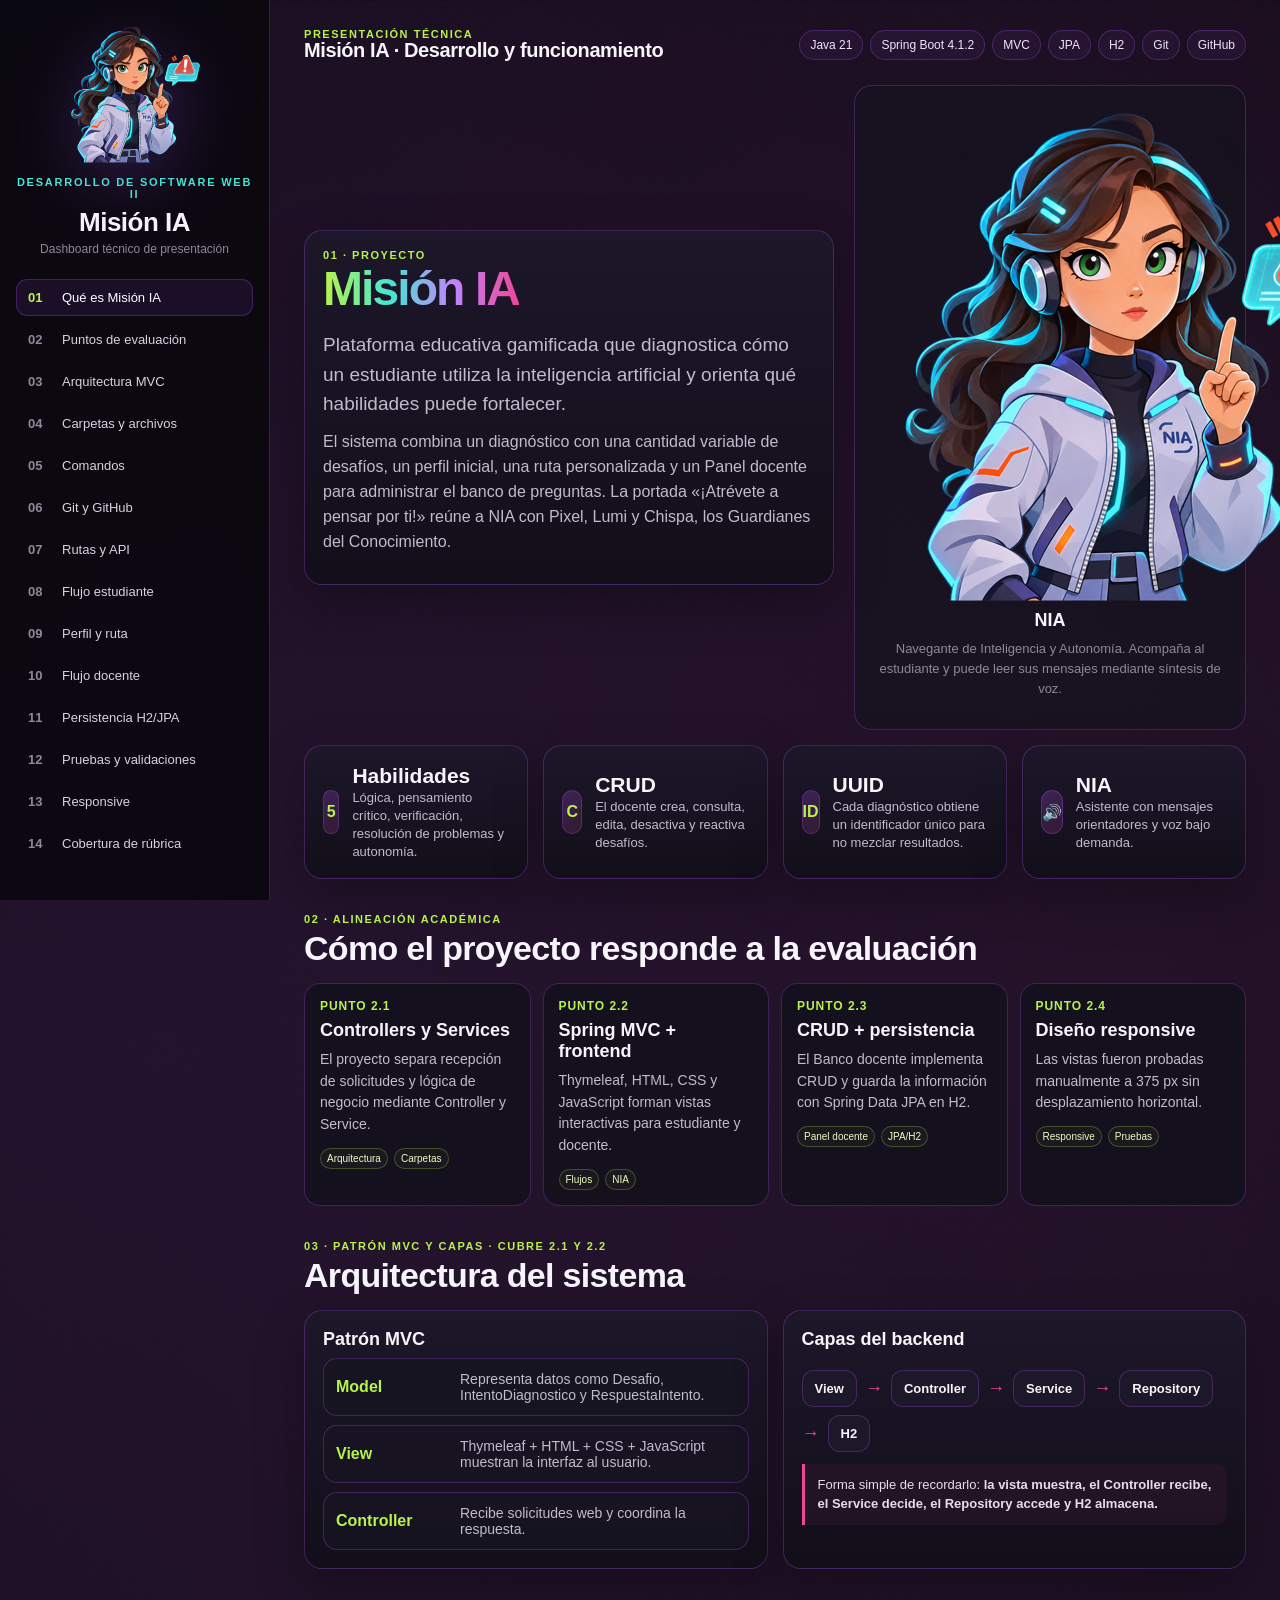
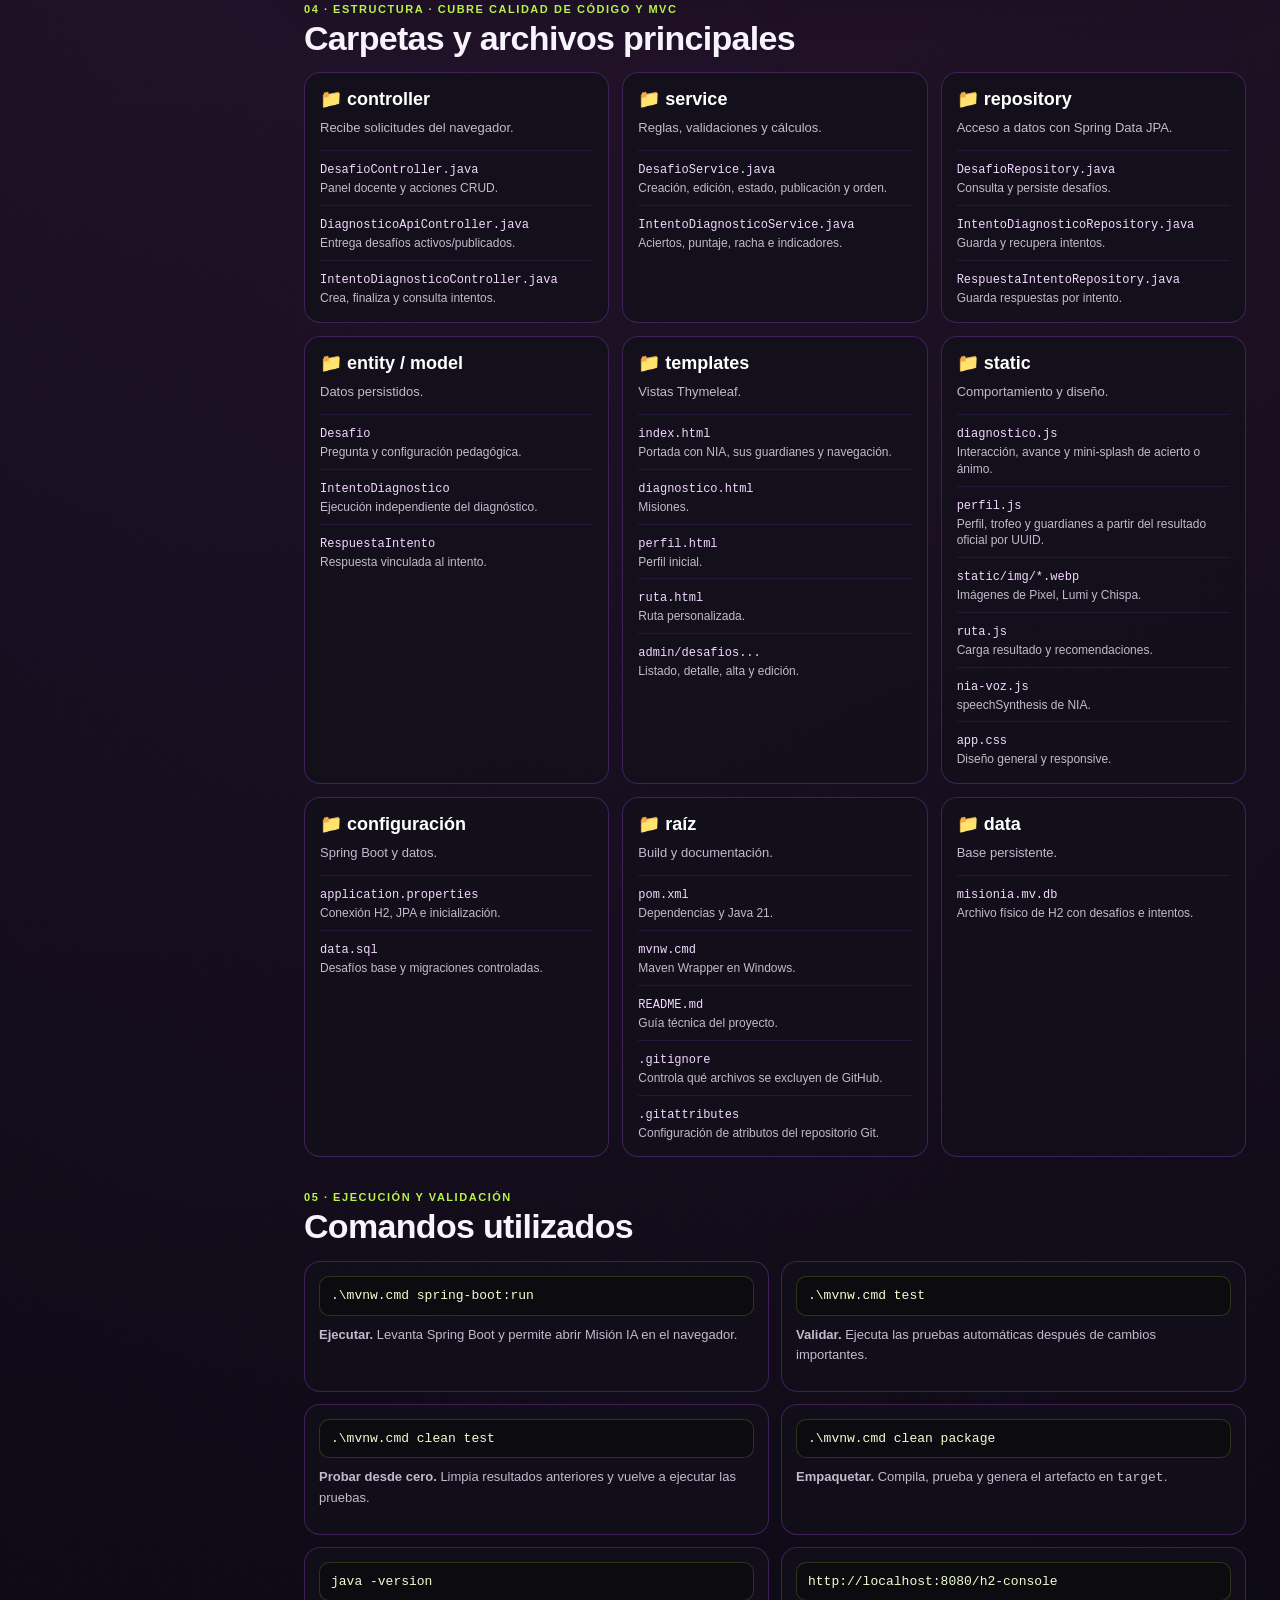
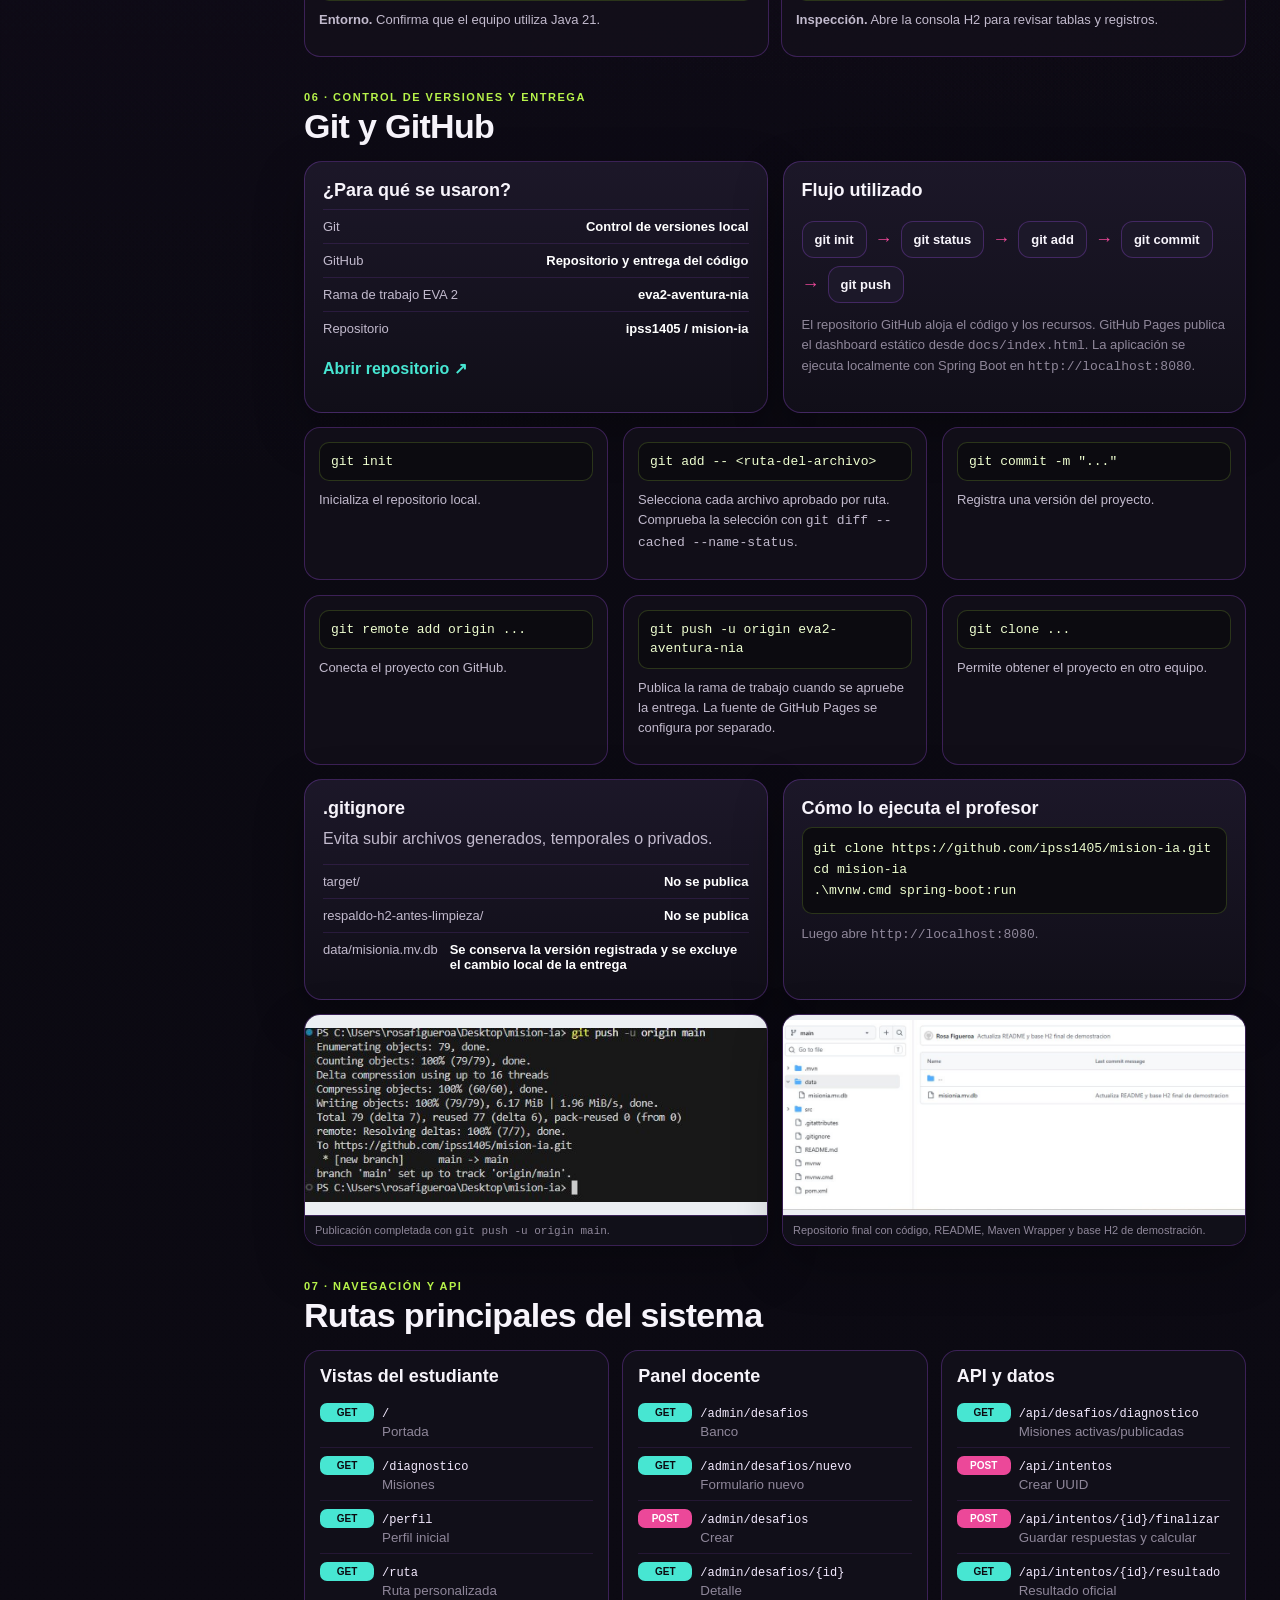
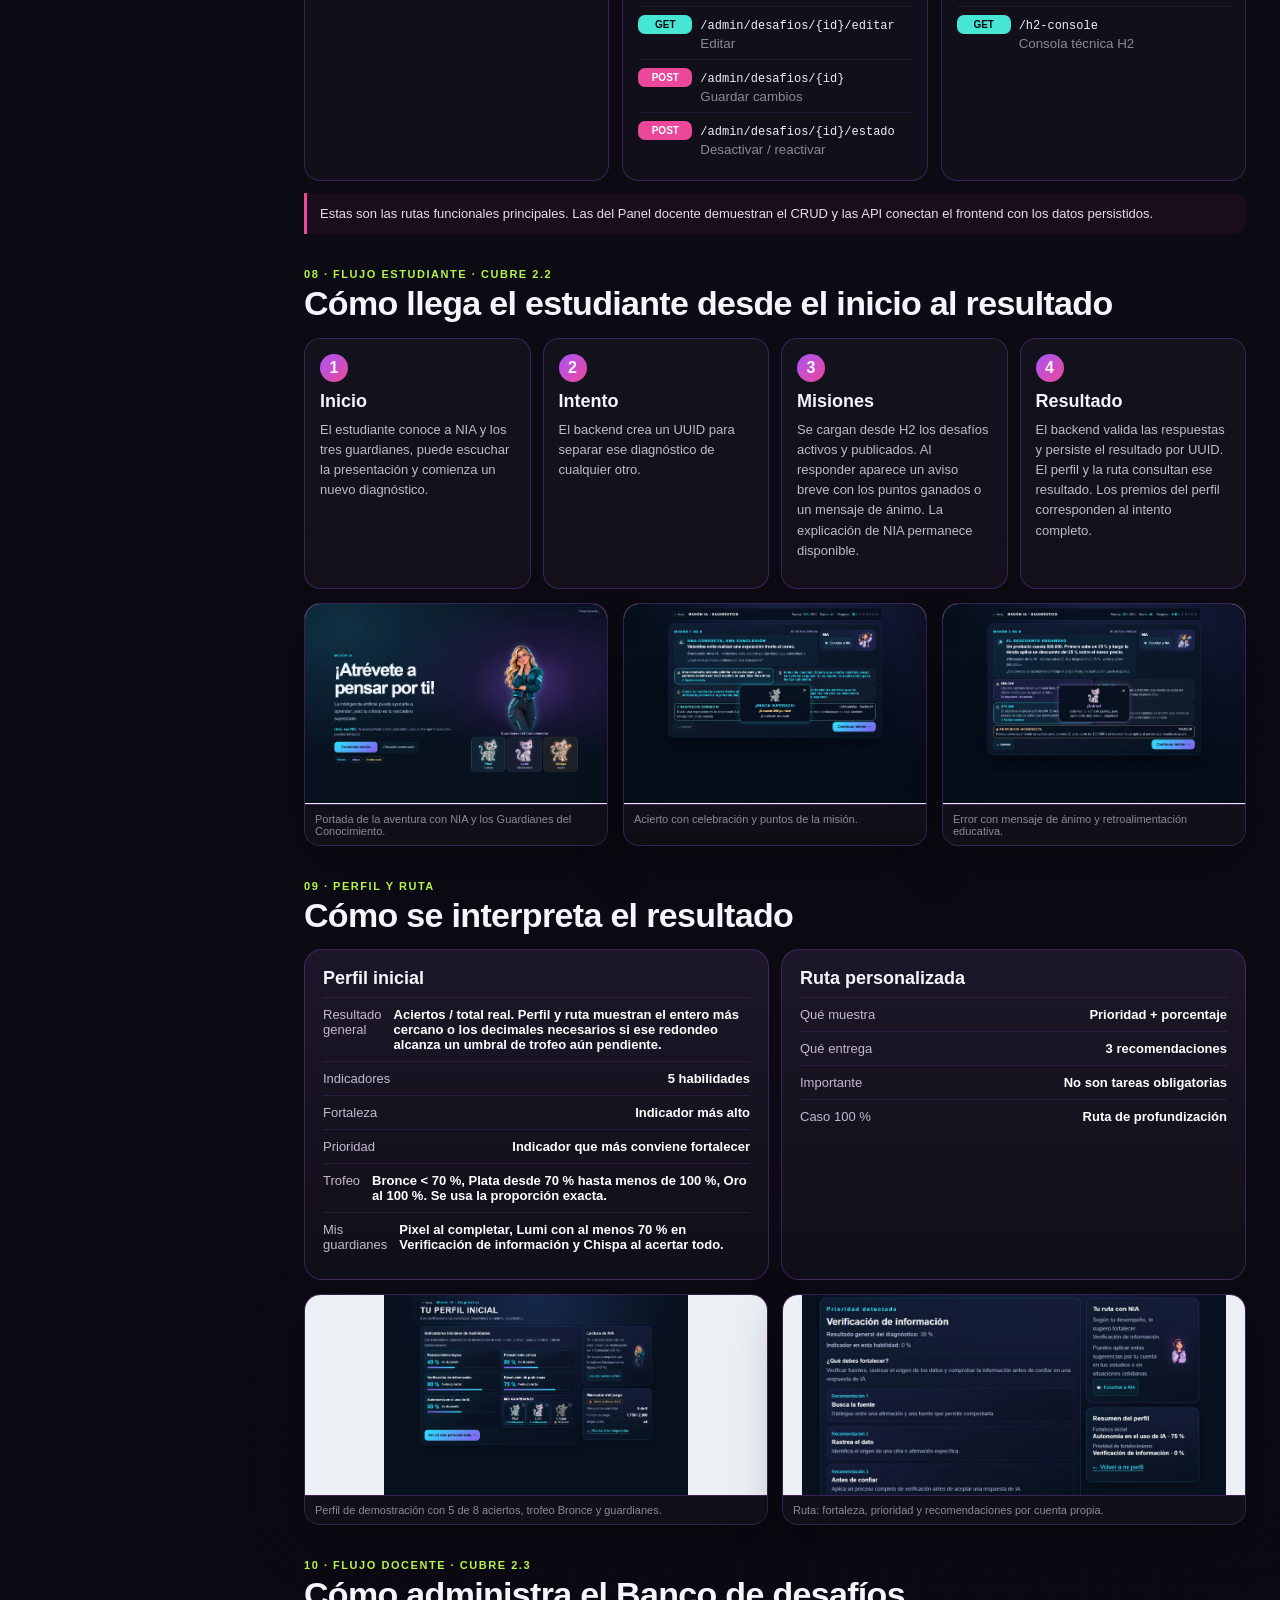
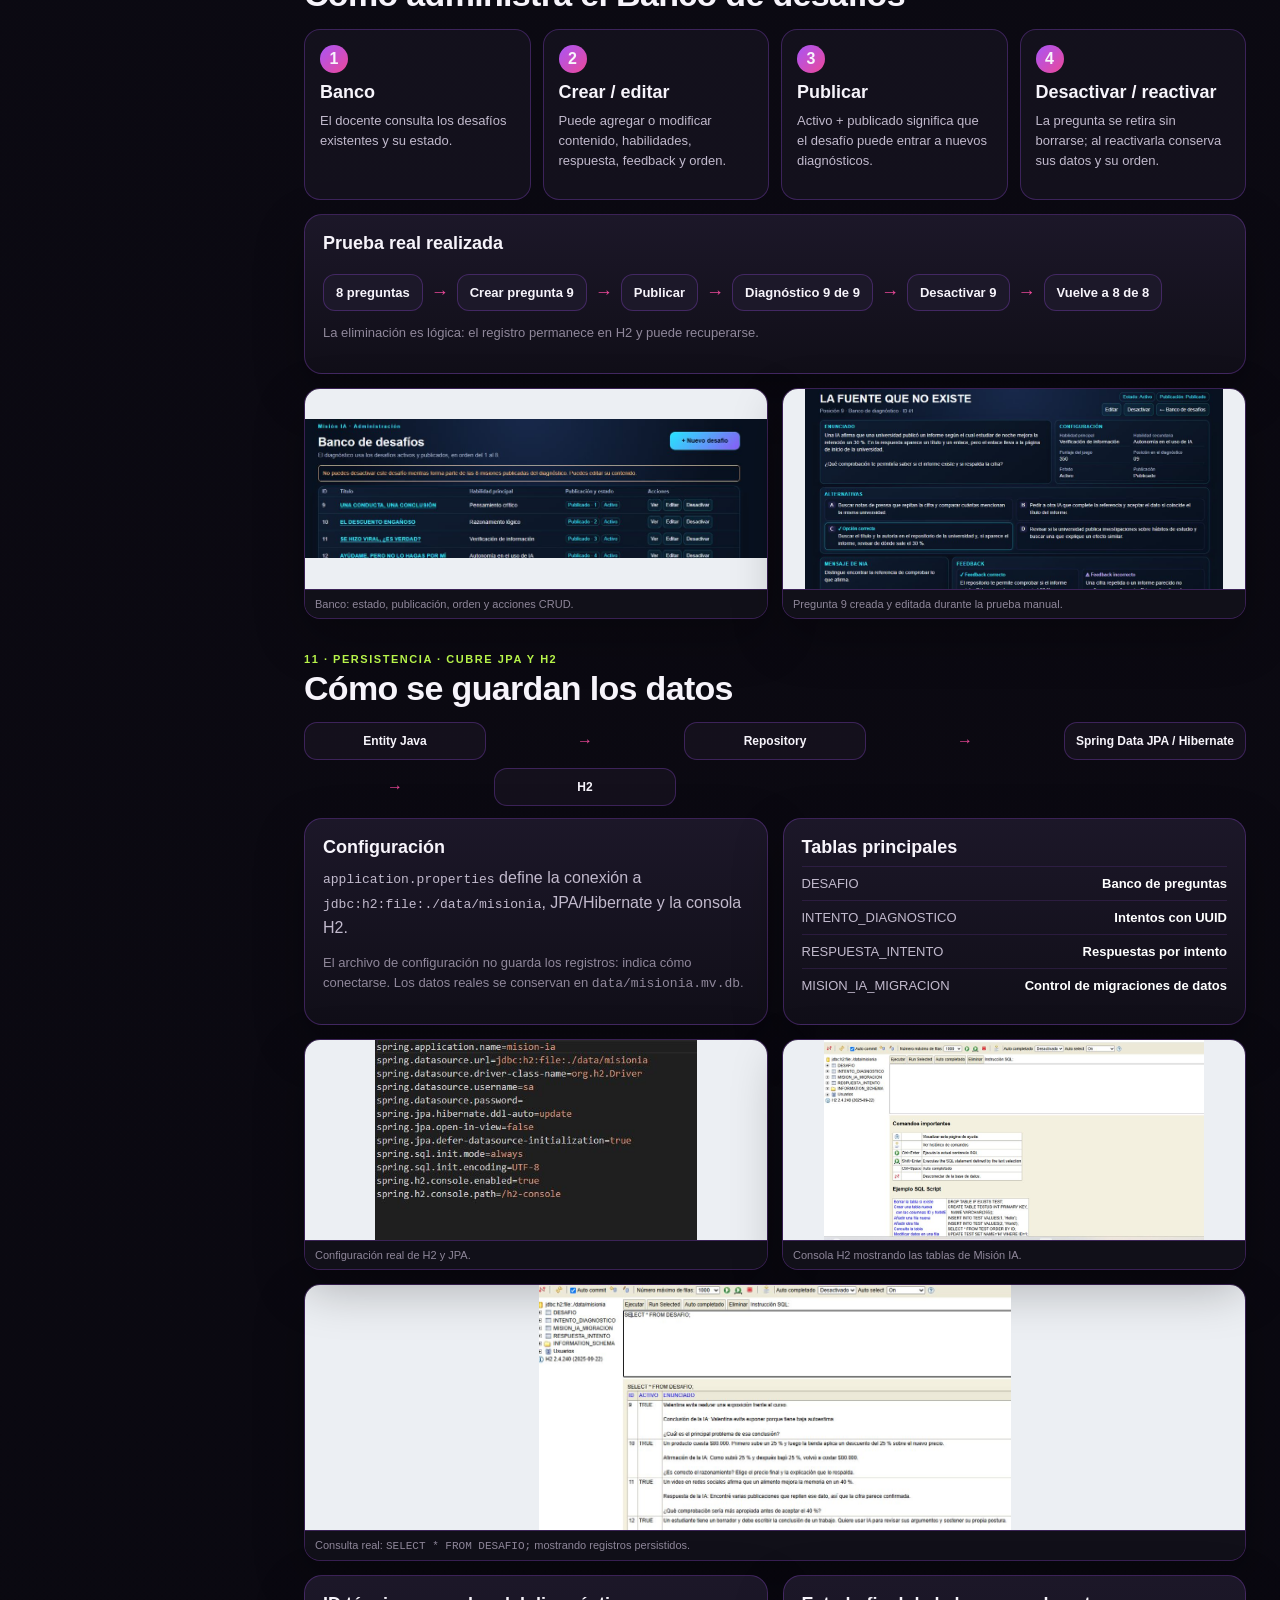
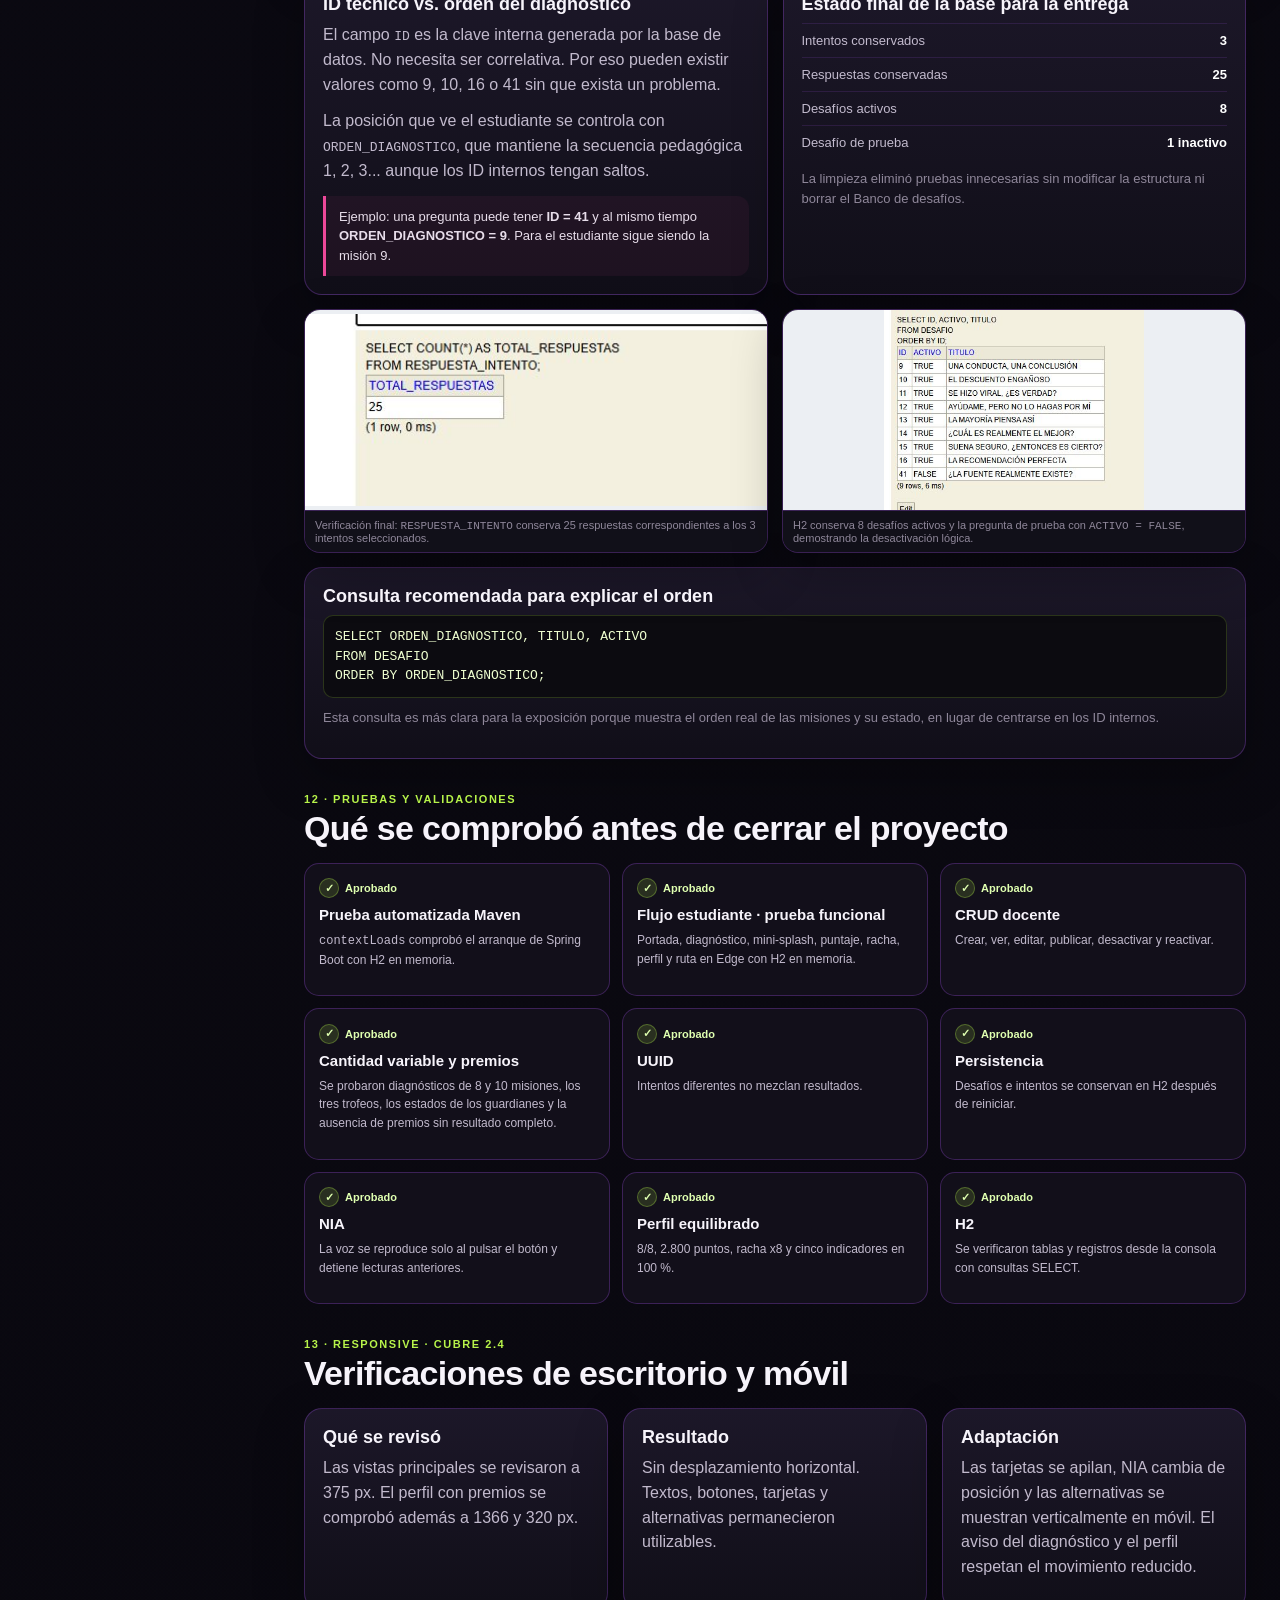
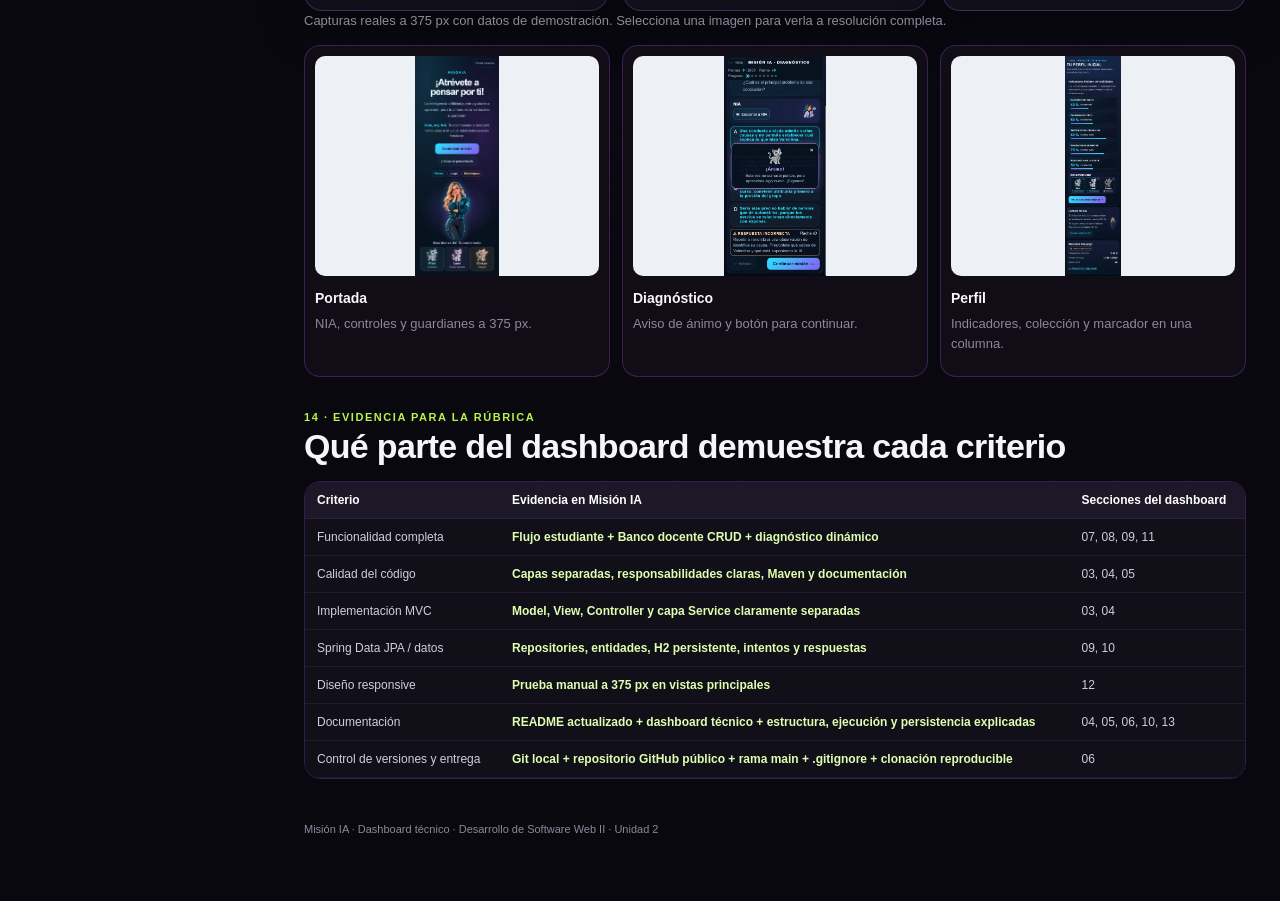
